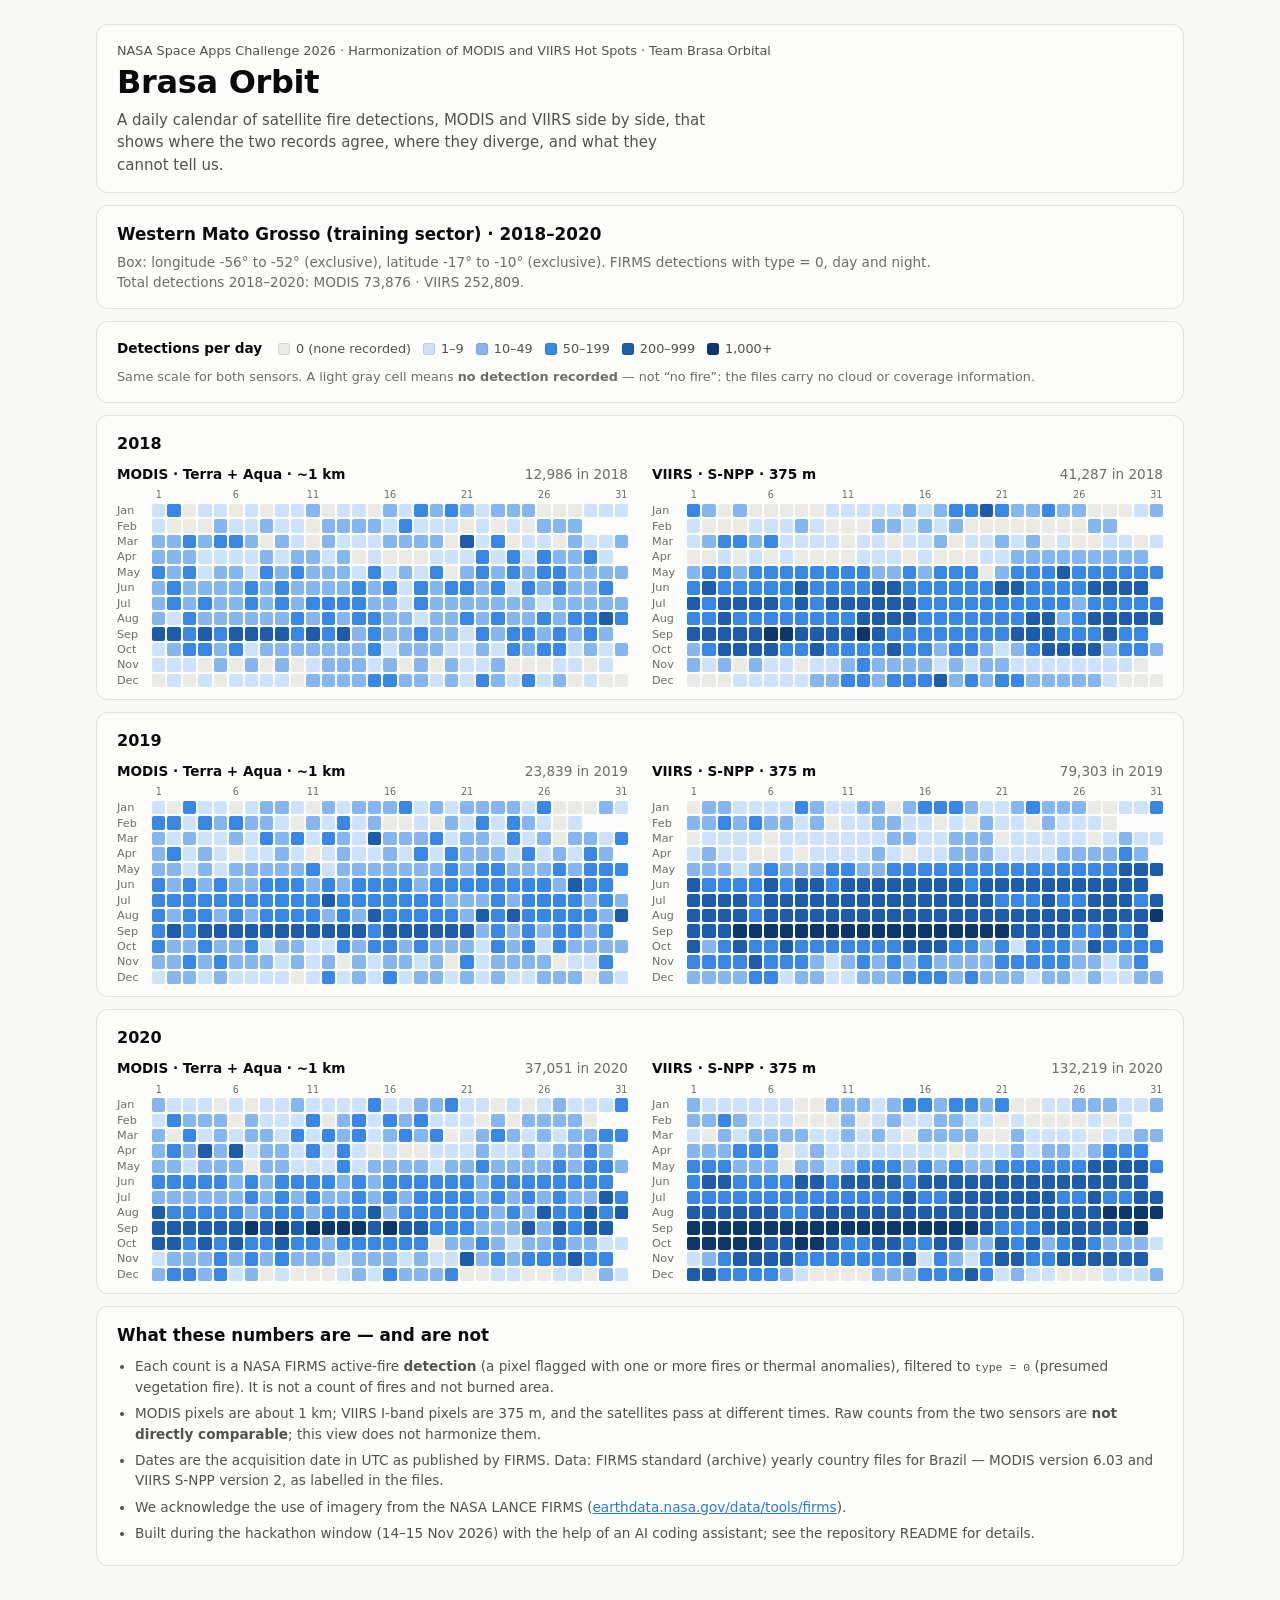
==== docs/index.html @ 2adf2fb3 "feat(site): daily calendar for R1 with MODIS and VIIRS side by side Static page (no external depende" ====
<!doctype html>
<html lang="en">
<head>
<meta charset="utf-8">
<meta name="viewport" content="width=device-width, initial-scale=1">
<title>Brasa Orbit — MODIS vs VIIRS fire calendar</title>
<meta name="description" content="Side-by-side daily calendar of NASA FIRMS active-fire detections from MODIS and VIIRS S-NPP, with the limits of comparison made visible.">
<link rel="stylesheet" href="app/style.css">
</head>
<body>
<main class="viz-root">
  <header class="masthead">
    <p class="eyebrow">NASA Space Apps Challenge 2026 · Harmonization of MODIS and VIIRS Hot Spots · Team Brasa Orbital</p>
    <h1>Brasa Orbit</h1>
    <p class="lede">A daily calendar of satellite fire detections, MODIS and VIIRS side by side, that shows where the two records agree, where they diverge, and what they cannot tell us.</p>
  </header>

  <section class="context" aria-labelledby="region-title">
    <h2 id="region-title"><span id="region-name">Western Mato Grosso</span> · 2018–2020</h2>
    <p class="meta" id="region-box"></p>
    <p class="meta" id="region-totals"></p>
  </section>

  <section class="legend" aria-label="Color legend">
    <span class="legend-title">Detections per day</span>
    <ul id="legend" class="legend-scale"></ul>
    <p class="legend-note">Same scale for both sensors. A light gray cell means <strong>no detection recorded</strong> — not “no fire”: the files carry no cloud or coverage information.</p>
  </section>

  <section id="calendars" class="calendars" aria-label="Daily calendars by year"></section>

  <footer class="notes">
    <h2>What these numbers are — and are not</h2>
    <ul>
      <li>Each count is a NASA FIRMS active-fire <strong>detection</strong> (a pixel flagged with one or more fires or thermal anomalies), filtered to <code>type = 0</code> (presumed vegetation fire). It is not a count of fires and not burned area.</li>
      <li>MODIS pixels are about 1 km; VIIRS I-band pixels are 375 m, and the satellites pass at different times. Raw counts from the two sensors are <strong>not directly comparable</strong>; this view does not harmonize them.</li>
      <li>Dates are the acquisition date in UTC as published by FIRMS. Data: FIRMS standard (archive) yearly country files for Brazil — MODIS version 6.03 and VIIRS S-NPP version 2, as labelled in the files.</li>
      <li>We acknowledge the use of imagery from the NASA LANCE FIRMS (<a href="https://www.earthdata.nasa.gov/data/tools/firms">earthdata.nasa.gov/data/tools/firms</a>).</li>
      <li>Built during the hackathon window (14–15 Nov 2026) with the help of an AI coding assistant; see the repository README for details.</li>
    </ul>
  </footer>
</main>
<div id="tooltip" class="tooltip" role="status" aria-live="polite" hidden></div>
<script src="app/app.js" defer></script>
</body>
</html>
---- docs/app/style.css ----
/* Brasa Orbit — styles. Tokens follow a validated reference data-viz palette. */
:root {
  color-scheme: light;
  --page: #f9f9f7;
  --surface-1: #fcfcfb;
  --text-primary: #0b0b0b;
  --text-secondary: #52514e;
  --text-muted: #6e6c66;
  --grid: #e1e0d9;
  --border: rgba(11, 11, 11, 0.10);
  --empty: #ebeae5;
  --seq-1: #cde2fb;
  --seq-2: #86b6ef;
  --seq-3: #3987e5;
  --seq-4: #1c5cab;
  --seq-5: #0d366b;
  --focus: #2a78d6;
}
@media (prefers-color-scheme: dark) {
  :root:where(:not([data-theme="light"])) {
    color-scheme: dark;
    --page: #0d0d0d;
    --surface-1: #1a1a19;
    --text-primary: #f0efec;
    --text-secondary: #c3c2b7;
    --text-muted: #a3a198;
    --grid: #2c2c2a;
    --border: rgba(255, 255, 255, 0.10);
    --empty: #2a2a28;
    --seq-1: #184f95;
    --seq-2: #256abf;
    --seq-3: #3987e5;
    --seq-4: #6da7ec;
    --seq-5: #b7d3f6;
    --focus: #6da7ec;
  }
}
:root[data-theme="dark"] {
  color-scheme: dark;
  --page: #0d0d0d;
  --surface-1: #1a1a19;
  --text-primary: #f0efec;
  --text-secondary: #c3c2b7;
  --text-muted: #a3a198;
  --grid: #2c2c2a;
  --border: rgba(255, 255, 255, 0.10);
  --empty: #2a2a28;
  --seq-1: #184f95;
  --seq-2: #256abf;
  --seq-3: #3987e5;
  --seq-4: #6da7ec;
  --seq-5: #b7d3f6;
  --focus: #6da7ec;
}

* { box-sizing: border-box; }
html { -webkit-text-size-adjust: 100%; }
body {
  margin: 0;
  background: var(--page);
  color: var(--text-primary);
  font: 15px/1.5 system-ui, -apple-system, "Segoe UI", sans-serif;
}
.viz-root {
  max-width: 1120px;
  margin: 0 auto;
  padding: 24px 16px 48px;
}
h1 { font-size: 2rem; line-height: 1.15; margin: 4px 0 8px; letter-spacing: -0.01em; }
h2 { font-size: 1.05rem; margin: 0 0 4px; }
.eyebrow { margin: 0; color: var(--text-secondary); font-size: 0.8rem; }
.lede { margin: 0; color: var(--text-secondary); max-width: 62ch; }
.meta { margin: 0; color: var(--text-muted); font-size: 0.85rem; }
.masthead, .context, .legend, .notes {
  background: var(--surface-1);
  border: 1px solid var(--border);
  border-radius: 12px;
  padding: 16px 20px;
  margin-bottom: 12px;
}

/* Legend */
.legend { display: flex; flex-wrap: wrap; align-items: center; gap: 8px 16px; }
.legend-title { font-weight: 600; font-size: 0.85rem; }
.legend-scale { display: flex; flex-wrap: wrap; gap: 4px 12px; list-style: none; margin: 0; padding: 0; }
.legend-scale li { display: flex; align-items: center; gap: 6px; font-size: 0.8rem; color: var(--text-secondary); font-variant-numeric: tabular-nums; }
.swatch { width: 12px; height: 12px; border-radius: 3px; display: inline-block; box-shadow: inset 0 0 0 1px var(--border); }
.legend-note { flex-basis: 100%; margin: 0; font-size: 0.8rem; color: var(--text-muted); }

/* Calendars */
.year-block {
  background: var(--surface-1);
  border: 1px solid var(--border);
  border-radius: 12px;
  padding: 16px 20px 12px;
  margin-bottom: 12px;
}
.year-block > h3 { margin: 0 0 8px; font-size: 1rem; }
.pair { display: grid; grid-template-columns: 1fr 1fr; gap: 24px; }
.panel h4 { margin: 0 0 6px; font-size: 0.85rem; font-weight: 600; display: flex; justify-content: space-between; gap: 8px; }
.panel h4 .total { color: var(--text-muted); font-weight: 400; font-variant-numeric: tabular-nums; }
.grid {
  display: grid;
  grid-template-columns: 2.2em repeat(31, minmax(0, 1fr));
  gap: 2px;
  align-items: center;
}
.grid .mlabel { font-size: 0.7rem; color: var(--text-muted); line-height: 1; }
.grid .dlabel { font-size: 0.6rem; color: var(--text-muted); text-align: center; line-height: 1; padding-bottom: 2px; }
.cell { aspect-ratio: 1; border-radius: 2px; background: var(--empty); min-width: 0; }
.cell.void { background: transparent; }
.cell.b1 { background: var(--seq-1); }
.cell.b2 { background: var(--seq-2); }
.cell.b3 { background: var(--seq-3); }
.cell.b4 { background: var(--seq-4); }
.cell.b5 { background: var(--seq-5); }
.cell[data-v]:hover, .cell.active { outline: 2px solid var(--text-primary); outline-offset: 0; }

/* Tooltip */
.tooltip {
  position: fixed;
  z-index: 10;
  pointer-events: none;
  background: var(--surface-1);
  color: var(--text-primary);
  border: 1px solid var(--border);
  border-radius: 8px;
  box-shadow: 0 4px 16px rgba(0, 0, 0, 0.18);
  padding: 8px 10px;
  font-size: 0.8rem;
  line-height: 1.4;
  min-width: 170px;
}
.tooltip .tt-date { font-weight: 600; margin-bottom: 2px; }
.tooltip .tt-row { display: flex; justify-content: space-between; gap: 16px; font-variant-numeric: tabular-nums; }
.tooltip .tt-row span:first-child { color: var(--text-secondary); }

/* Notes */
.notes ul { margin: 8px 0 0; padding-left: 18px; color: var(--text-secondary); font-size: 0.85rem; }
.notes li { margin-bottom: 6px; }
.notes a { color: var(--focus); }
code { font-size: 0.85em; }

@media (max-width: 760px) {
  .pair { grid-template-columns: 1fr; gap: 16px; }
  h1 { font-size: 1.6rem; }
  .masthead, .context, .legend, .notes, .year-block { padding: 12px 12px; }
}
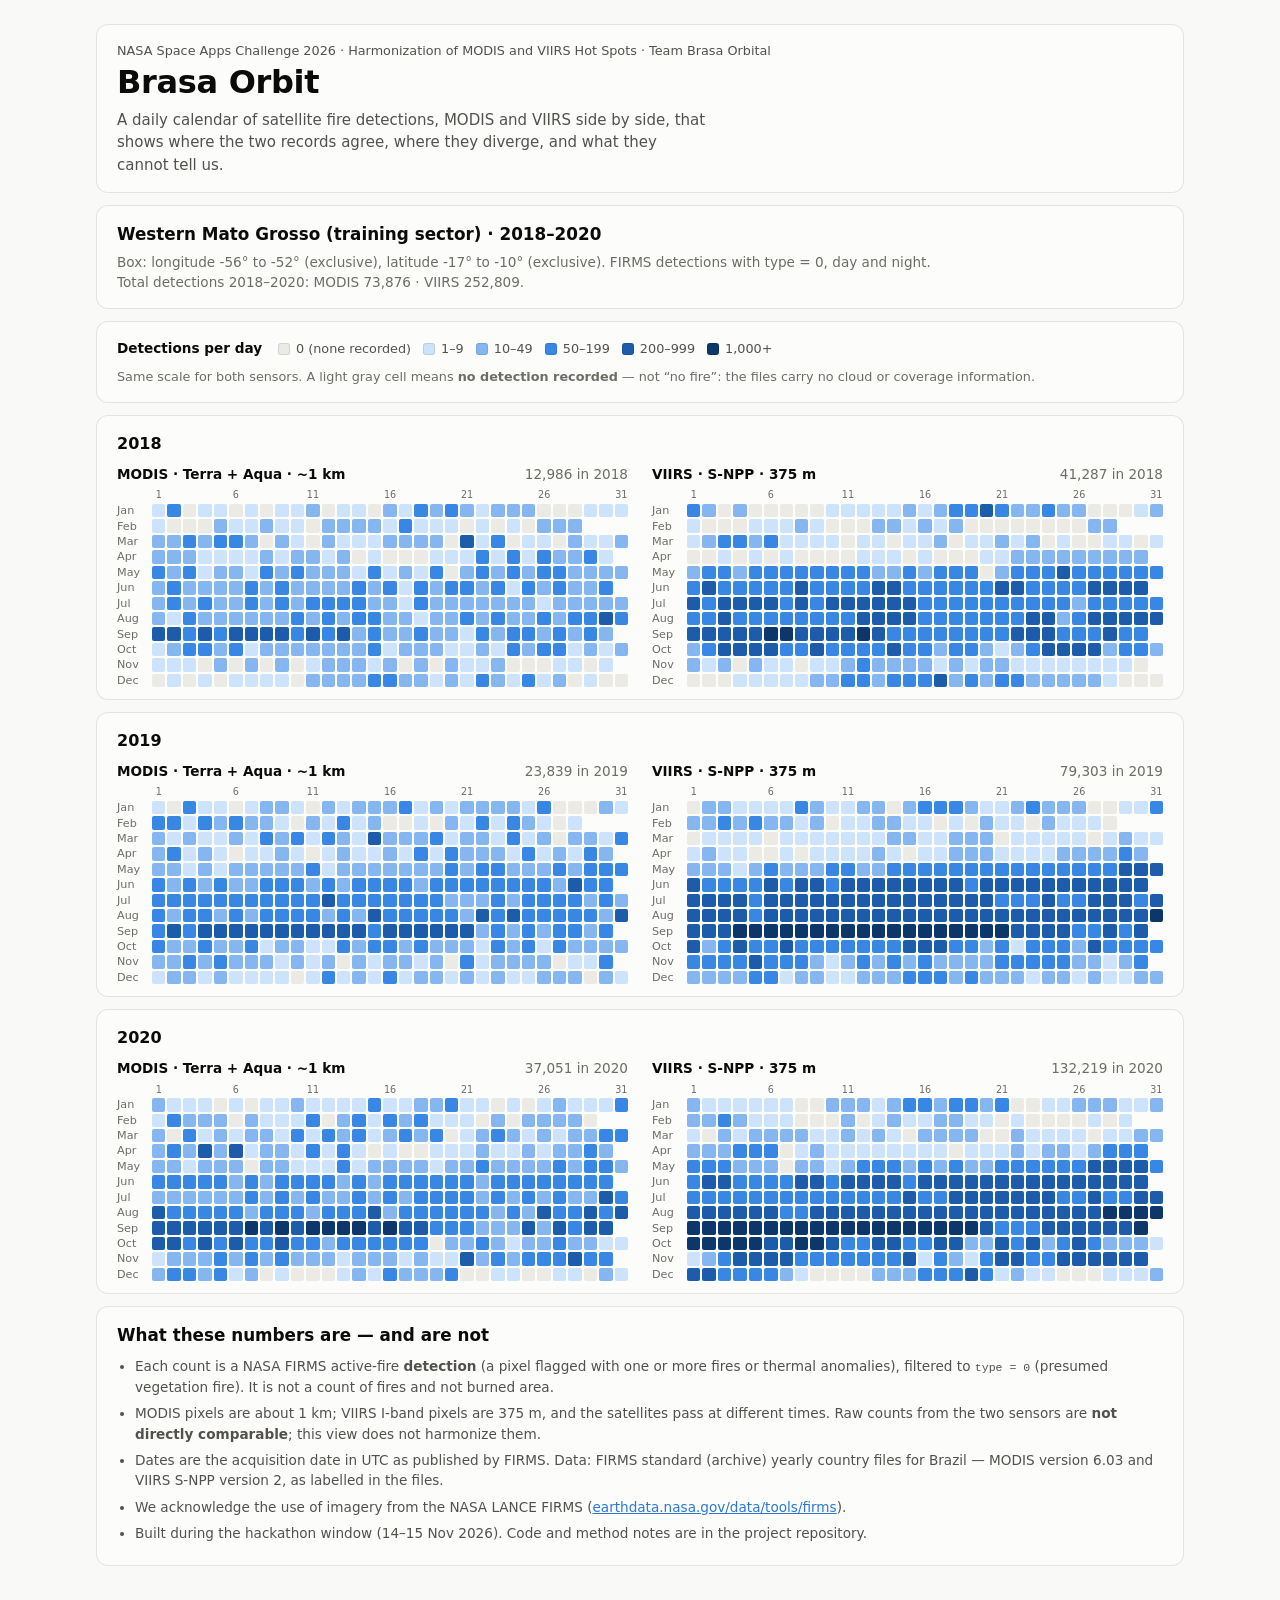
==== commit c2830502: "chore: neutral provenance notes in page, script and data metadata" ====
--- a/docs/index.html
+++ b/docs/index.html
@@ -36,7 +36,7 @@
       <li>MODIS pixels are about 1 km; VIIRS I-band pixels are 375 m, and the satellites pass at different times. Raw counts from the two sensors are <strong>not directly comparable</strong>; this view does not harmonize them.</li>
       <li>Dates are the acquisition date in UTC as published by FIRMS. Data: FIRMS standard (archive) yearly country files for Brazil — MODIS version 6.03 and VIIRS S-NPP version 2, as labelled in the files.</li>
       <li>We acknowledge the use of imagery from the NASA LANCE FIRMS (<a href="https://www.earthdata.nasa.gov/data/tools/firms">earthdata.nasa.gov/data/tools/firms</a>).</li>
-      <li>Built during the hackathon window (14–15 Nov 2026) with the help of an AI coding assistant; see the repository README for details.</li>
+      <li>Built during the hackathon window (14–15 Nov 2026). Code and method notes are in the project repository.</li>
     </ul>
   </footer>
 </main>
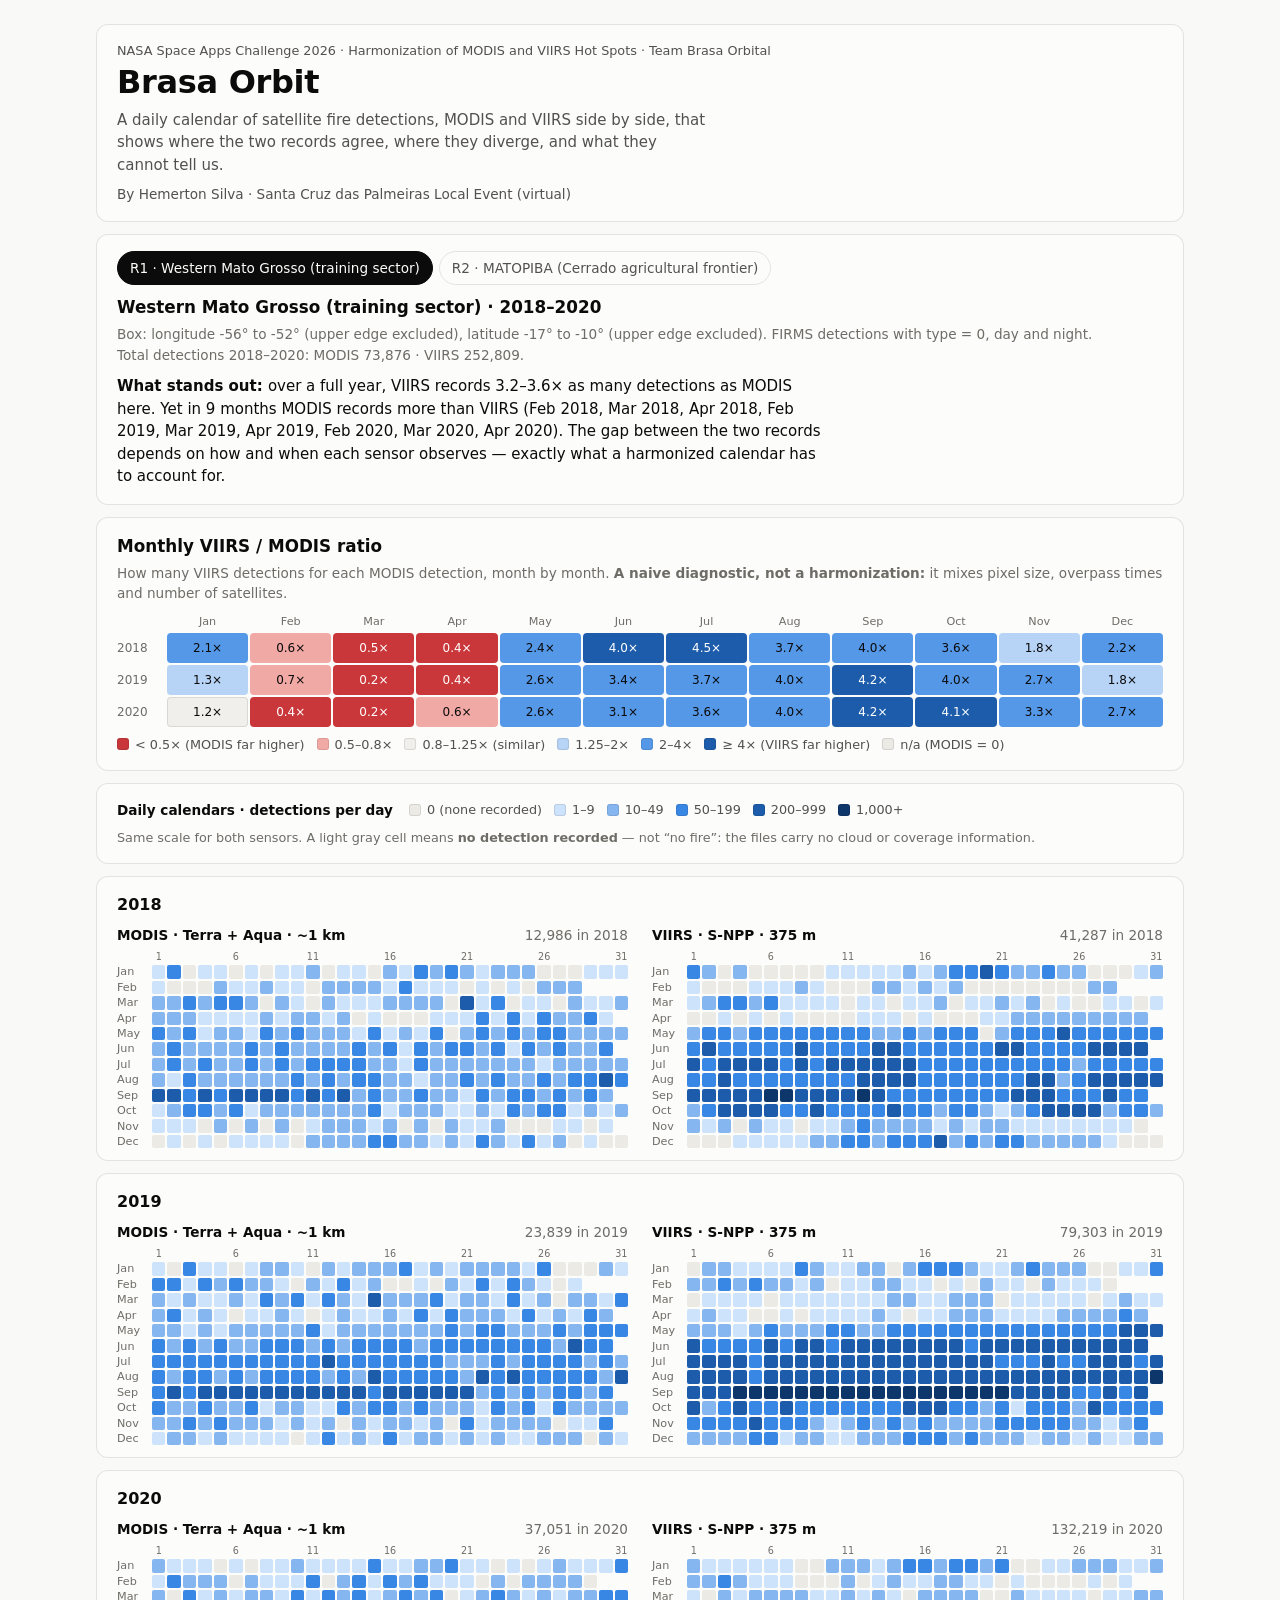
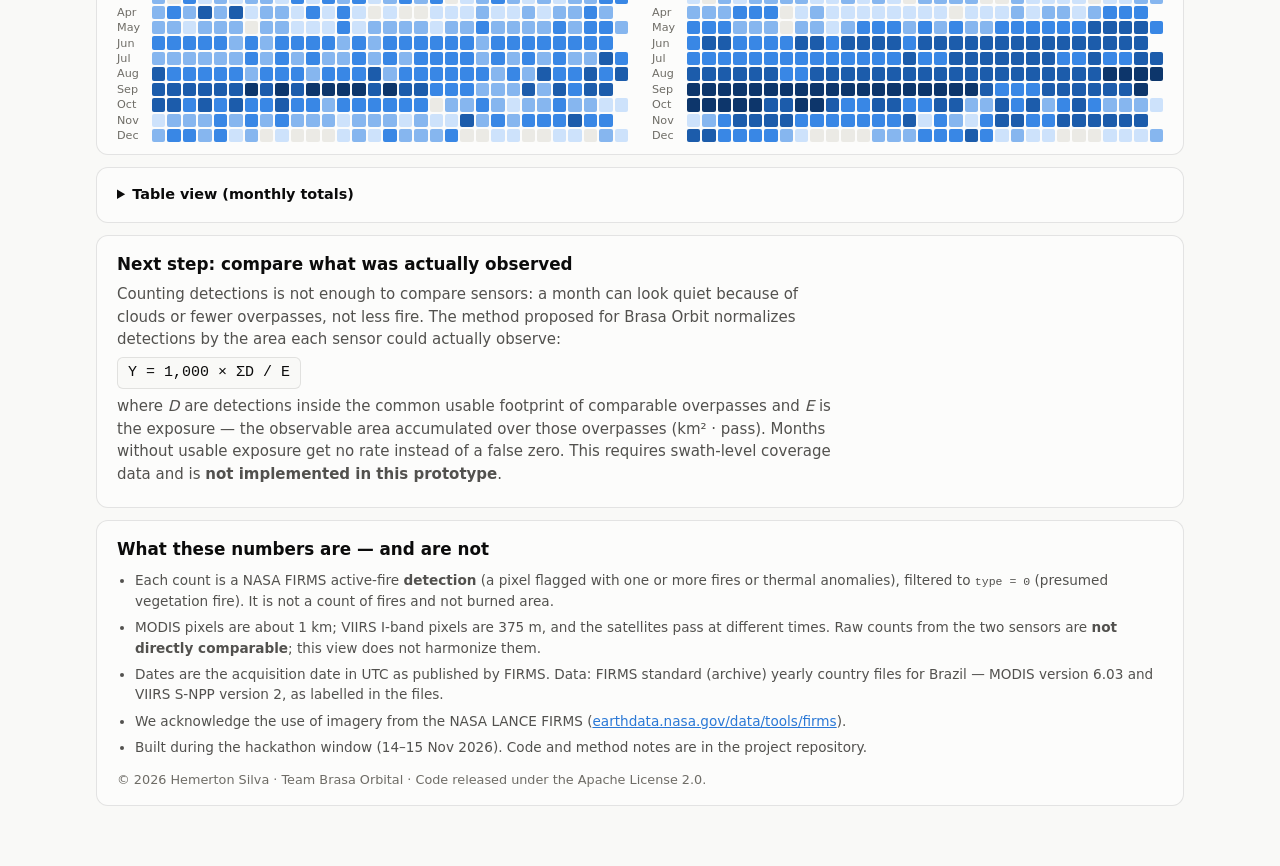
==== commit 255f256b: "feat(site): region picker, monthly VIIRS/MODIS ratio, table view and next-step method" ====
--- a/docs/index.html
+++ b/docs/index.html
@@ -5,6 +5,7 @@
 <meta name="viewport" content="width=device-width, initial-scale=1">
 <title>Brasa Orbit — MODIS vs VIIRS fire calendar</title>
 <meta name="description" content="Side-by-side daily calendar of NASA FIRMS active-fire detections from MODIS and VIIRS S-NPP, with the limits of comparison made visible.">
+<meta name="author" content="Hemerton Silva">
 <link rel="stylesheet" href="app/style.css">
 </head>
 <body>
@@ -13,21 +14,49 @@
     <p class="eyebrow">NASA Space Apps Challenge 2026 · Harmonization of MODIS and VIIRS Hot Spots · Team Brasa Orbital</p>
     <h1>Brasa Orbit</h1>
     <p class="lede">A daily calendar of satellite fire detections, MODIS and VIIRS side by side, that shows where the two records agree, where they diverge, and what they cannot tell us.</p>
+    <p class="byline">By Hemerton Silva · Santa Cruz das Palmeiras Local Event (virtual)</p>
   </header>
 
   <section class="context" aria-labelledby="region-title">
+    <div id="region-picker" class="segmented" role="group" aria-label="Area of interest"></div>
     <h2 id="region-title"><span id="region-name">Western Mato Grosso</span> · 2018–2020</h2>
     <p class="meta" id="region-box"></p>
     <p class="meta" id="region-totals"></p>
+    <p class="finding" id="finding"></p>
   </section>
 
-  <section class="legend" aria-label="Color legend">
-    <span class="legend-title">Detections per day</span>
+  <section class="ratio" aria-labelledby="ratio-title">
+    <h2 id="ratio-title">Monthly VIIRS / MODIS ratio</h2>
+    <p class="meta">How many VIIRS detections for each MODIS detection, month by month. <strong>A naive diagnostic, not a harmonization:</strong> it mixes pixel size, overpass times and number of satellites.</p>
+    <div id="ratio-grid" class="ratio-grid" role="img" aria-label="Monthly ratio of VIIRS to MODIS detections; the monthly table below lists the same values."></div>
+    <ul id="ratio-legend" class="legend-scale ratio-legend"></ul>
+  </section>
+
+  <section class="legend" aria-label="Color legend for the daily calendars">
+    <span class="legend-title">Daily calendars · detections per day</span>
     <ul id="legend" class="legend-scale"></ul>
     <p class="legend-note">Same scale for both sensors. A light gray cell means <strong>no detection recorded</strong> — not “no fire”: the files carry no cloud or coverage information.</p>
   </section>
 
   <section id="calendars" class="calendars" aria-label="Daily calendars by year"></section>
+
+  <section class="table-view">
+    <details>
+      <summary>Table view (monthly totals)</summary>
+      <table>
+        <caption id="table-caption"></caption>
+        <thead><tr><th scope="col">Month</th><th scope="col" class="num">MODIS</th><th scope="col" class="num">VIIRS</th><th scope="col" class="num">VIIRS / MODIS</th></tr></thead>
+        <tbody id="table-body"></tbody>
+      </table>
+    </details>
+  </section>
+
+  <section class="next" aria-labelledby="next-title">
+    <h2 id="next-title">Next step: compare what was actually observed</h2>
+    <p>Counting detections is not enough to compare sensors: a month can look quiet because of clouds or fewer overpasses, not less fire. The method proposed for Brasa Orbit normalizes detections by the area each sensor could actually observe:</p>
+    <p class="formula"><span>Y = 1,000 × ΣD / E</span></p>
+    <p>where <em>D</em> are detections inside the common usable footprint of comparable overpasses and <em>E</em> is the exposure — the observable area accumulated over those overpasses (km² · pass). Months without usable exposure get no rate instead of a false zero. This requires swath-level coverage data and is <strong>not implemented in this prototype</strong>.</p>
+  </section>
 
   <footer class="notes">
     <h2>What these numbers are — and are not</h2>
@@ -38,6 +67,7 @@
       <li>We acknowledge the use of imagery from the NASA LANCE FIRMS (<a href="https://www.earthdata.nasa.gov/data/tools/firms">earthdata.nasa.gov/data/tools/firms</a>).</li>
       <li>Built during the hackathon window (14–15 Nov 2026). Code and method notes are in the project repository.</li>
     </ul>
+    <p class="signature">© 2026 Hemerton Silva · Team Brasa Orbital · Code released under the Apache License 2.0.</p>
   </footer>
 </main>
 <div id="tooltip" class="tooltip" role="status" aria-live="polite" hidden></div>
--- a/docs/app/style.css
+++ b/docs/app/style.css
@@ -141,7 +141,97 @@
 .notes a { color: var(--focus); }
 code { font-size: 0.85em; }
 
+/* Ratio (diverging around 1) */
+:root {
+  --r-3: #c9373a; --r-3-ink: #ffffff;
+  --r-2: #f1a9a5; --r-2-ink: #0b0b0b;
+  --r0: #f0efec; --r0-ink: #0b0b0b;
+  --r2: #b7d3f6; --r2-ink: #0b0b0b;
+  --r3: #5598e7; --r3-ink: #0b0b0b;
+  --r4: #1c5cab; --r4-ink: #ffffff;
+}
+@media (prefers-color-scheme: dark) {
+  :root:where(:not([data-theme="light"])) {
+    --r-3: #e66767; --r-3-ink: #0b0b0b;
+    --r-2: #7a3434; --r-2-ink: #f0efec;
+    --r0: #383835; --r0-ink: #f0efec;
+    --r2: #1c3f6e; --r2-ink: #f0efec;
+    --r3: #2a78d6; --r3-ink: #ffffff;
+    --r4: #86b6ef; --r4-ink: #0b0b0b;
+  }
+}
+:root[data-theme="dark"] {
+  --r-3: #e66767; --r-3-ink: #0b0b0b;
+  --r-2: #7a3434; --r-2-ink: #f0efec;
+  --r0: #383835; --r0-ink: #f0efec;
+  --r2: #1c3f6e; --r2-ink: #f0efec;
+  --r3: #2a78d6; --r3-ink: #ffffff;
+  --r4: #86b6ef; --r4-ink: #0b0b0b;
+}
+.ratio, .table-view, .next {
+  background: var(--surface-1);
+  border: 1px solid var(--border);
+  border-radius: 12px;
+  padding: 16px 20px;
+  margin-bottom: 12px;
+}
+.ratio-grid {
+  display: grid;
+  grid-template-columns: 3.2em repeat(12, minmax(0, 1fr));
+  gap: 2px;
+  margin: 10px 0 8px;
+  align-items: center;
+}
+.ratio-grid .mlabel { font-size: 0.75rem; color: var(--text-muted); }
+.ratio-grid .dlabel { font-size: 0.7rem; color: var(--text-muted); text-align: center; }
+.rcell {
+  border-radius: 4px;
+  min-height: 30px;
+  display: flex; align-items: center; justify-content: center;
+  font-size: 0.75rem; font-variant-numeric: tabular-nums;
+  background: var(--empty); color: var(--text-secondary);
+}
+.rcell.r-3 { background: var(--r-3); color: var(--r-3-ink); }
+.rcell.r-2 { background: var(--r-2); color: var(--r-2-ink); }
+.rcell.r0 { background: var(--r0); color: var(--r0-ink); box-shadow: inset 0 0 0 1px var(--border); }
+.rcell.r2 { background: var(--r2); color: var(--r2-ink); }
+.rcell.r3 { background: var(--r3); color: var(--r3-ink); }
+.rcell.r4 { background: var(--r4); color: var(--r4-ink); }
+.rcell:hover, .rcell.active { outline: 2px solid var(--text-primary); }
+.ratio-legend { margin-top: 4px; }
+
+/* Region picker */
+.segmented { display: flex; flex-wrap: wrap; gap: 6px; margin-bottom: 10px; }
+.seg {
+  font: inherit; font-size: 0.85rem;
+  padding: 6px 12px; border-radius: 999px;
+  border: 1px solid var(--border); background: transparent; color: var(--text-secondary);
+  cursor: pointer;
+}
+.seg[aria-pressed="true"] { background: var(--text-primary); color: var(--surface-1); border-color: var(--text-primary); }
+.seg:focus-visible { outline: 2px solid var(--focus); outline-offset: 2px; }
+.finding { margin: 10px 0 0; max-width: 75ch; }
+.byline { margin: 8px 0 0; font-size: 0.85rem; color: var(--text-secondary); }
+.signature { margin: 12px 0 0; font-size: 0.8rem; color: var(--text-muted); }
+
+/* Table view */
+.table-view summary { cursor: pointer; font-weight: 600; font-size: 0.9rem; }
+.table-view table { border-collapse: collapse; width: 100%; max-width: 560px; margin-top: 10px; font-size: 0.85rem; }
+.table-view caption { text-align: left; color: var(--text-muted); font-size: 0.8rem; padding-bottom: 6px; }
+.table-view th, .table-view td { padding: 4px 8px; border-bottom: 1px solid var(--grid); text-align: left; }
+.table-view .num { text-align: right; font-variant-numeric: tabular-nums; }
+
+/* Next step */
+.next p { margin: 6px 0; color: var(--text-secondary); max-width: 75ch; }
+.formula span {
+  display: inline-block; font-family: ui-monospace, SFMono-Regular, Menlo, monospace;
+  background: var(--page); border: 1px solid var(--border); border-radius: 6px;
+  padding: 4px 10px; color: var(--text-primary);
+}
+
 @media (max-width: 760px) {
+  .ratio-grid { grid-template-columns: 2.6em repeat(12, minmax(0, 1fr)); }
+  .rcell { font-size: 0.6rem; min-height: 26px; }
   .pair { grid-template-columns: 1fr; gap: 16px; }
   h1 { font-size: 1.6rem; }
   .masthead, .context, .legend, .notes, .year-block { padding: 12px 12px; }
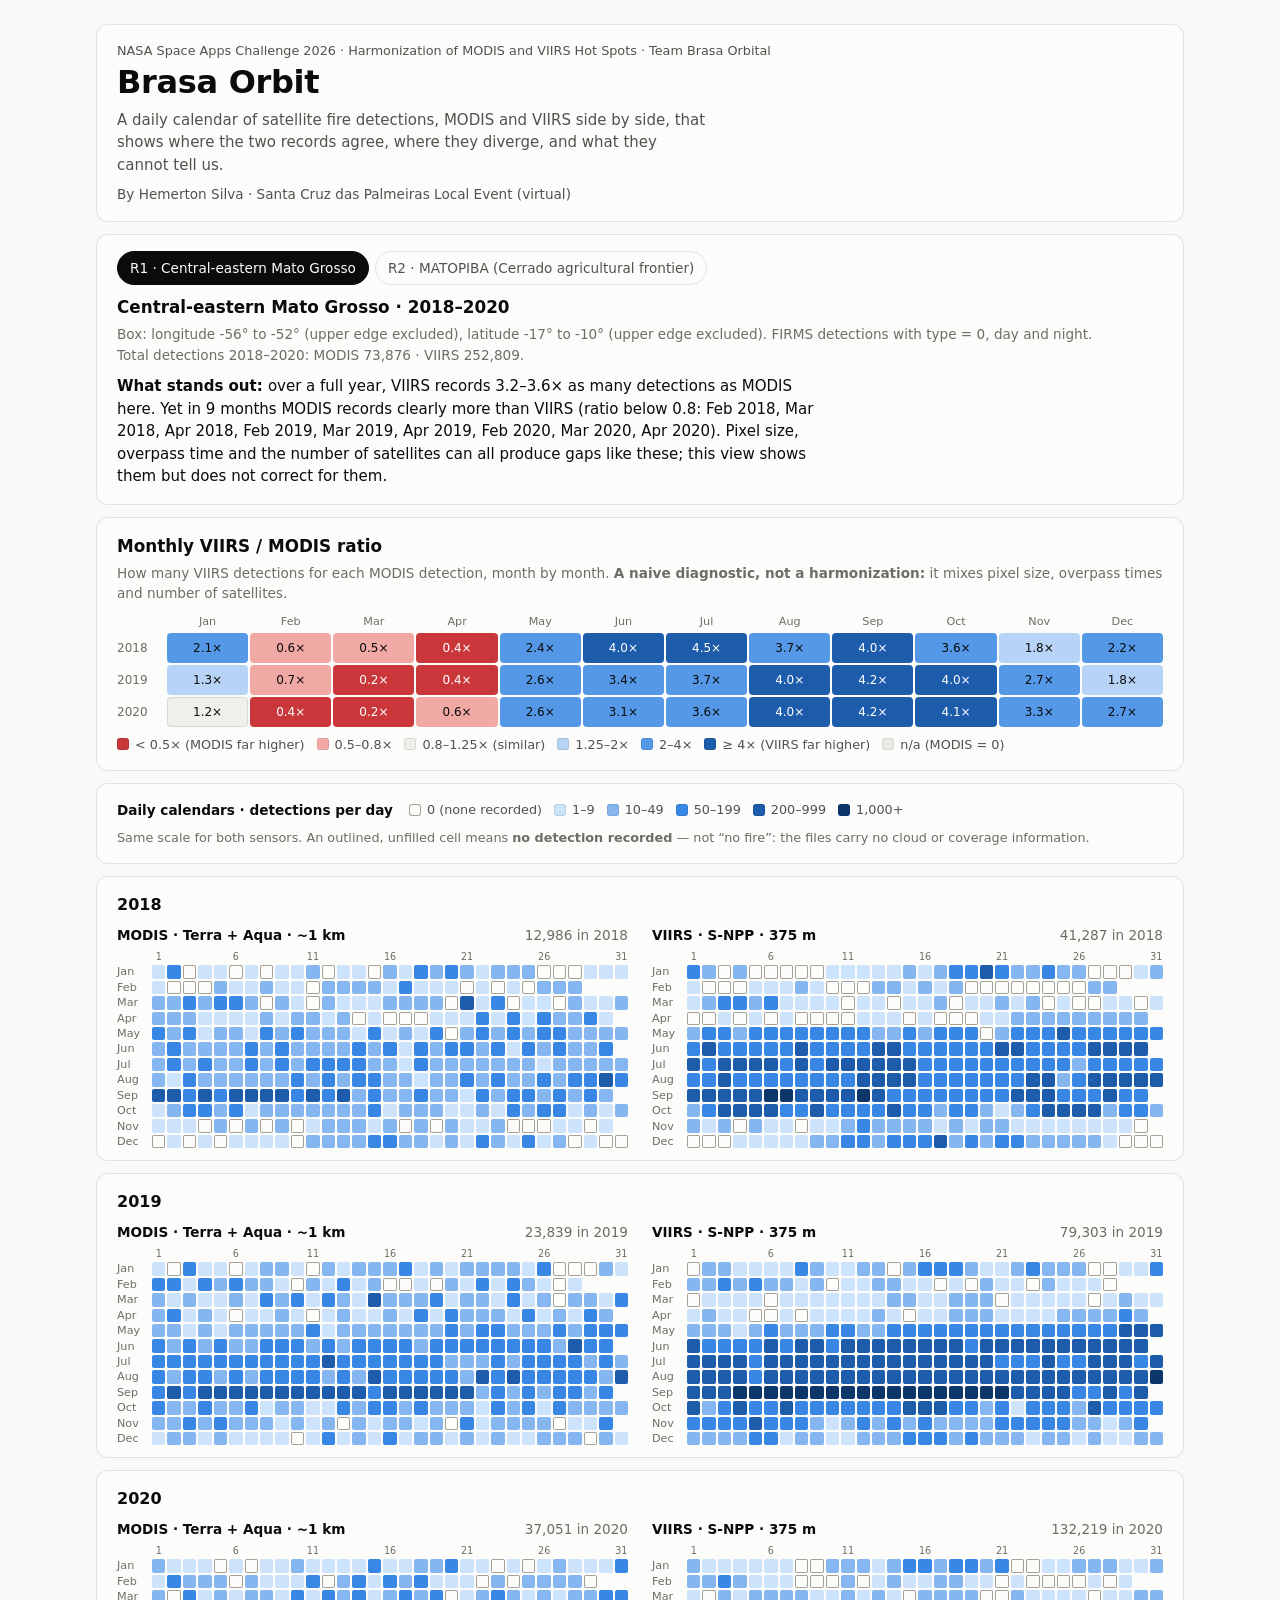
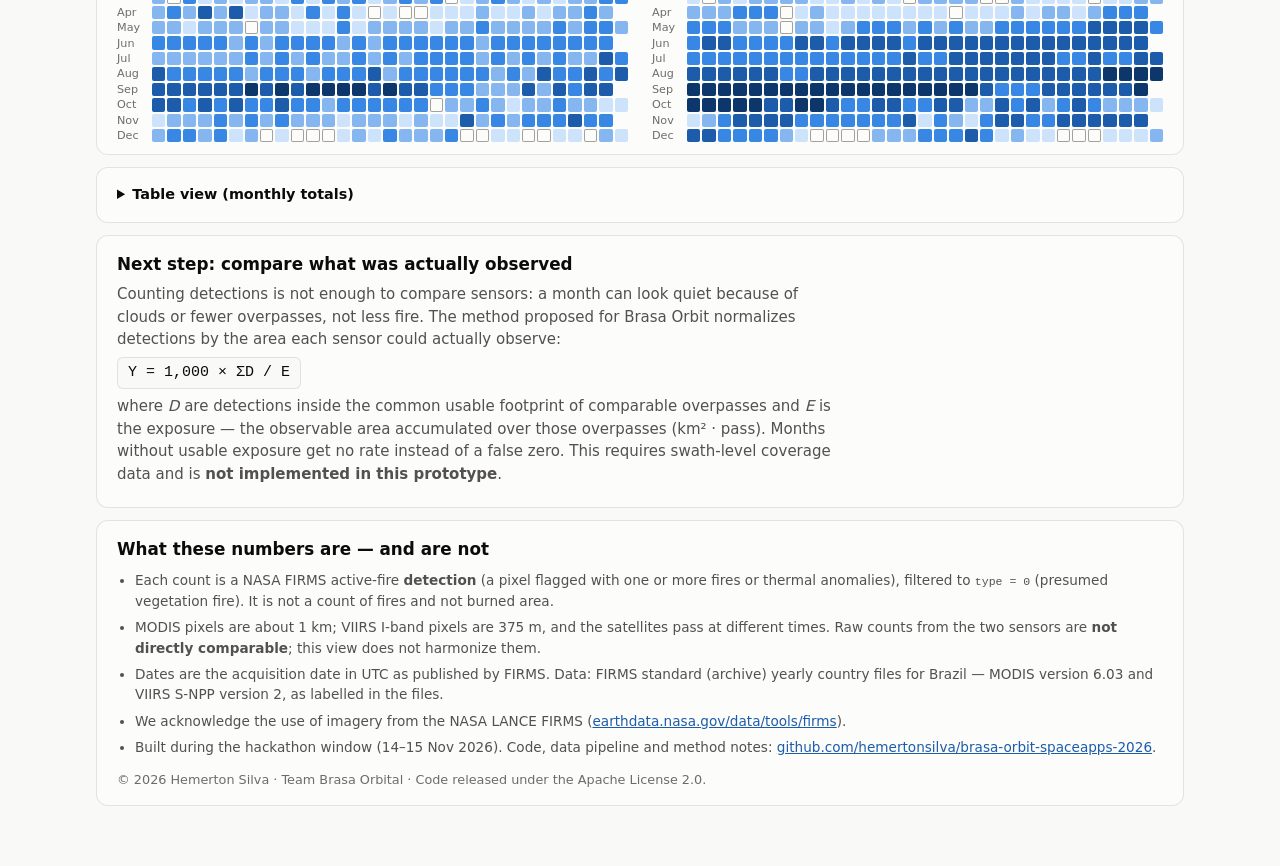
==== commit 9671dbc3: "fix(site): review fixes — neutral wording, region name, contrast, outlined zero cells, tap tooltip C" ====
--- a/docs/index.html
+++ b/docs/index.html
@@ -19,7 +19,7 @@
 
   <section class="context" aria-labelledby="region-title">
     <div id="region-picker" class="segmented" role="group" aria-label="Area of interest"></div>
-    <h2 id="region-title"><span id="region-name">Western Mato Grosso</span> · 2018–2020</h2>
+    <h2 id="region-title"><span id="region-name">Central-eastern Mato Grosso</span> · 2018–2020</h2>
     <p class="meta" id="region-box"></p>
     <p class="meta" id="region-totals"></p>
     <p class="finding" id="finding"></p>
@@ -35,7 +35,7 @@
   <section class="legend" aria-label="Color legend for the daily calendars">
     <span class="legend-title">Daily calendars · detections per day</span>
     <ul id="legend" class="legend-scale"></ul>
-    <p class="legend-note">Same scale for both sensors. A light gray cell means <strong>no detection recorded</strong> — not “no fire”: the files carry no cloud or coverage information.</p>
+    <p class="legend-note">Same scale for both sensors. An outlined, unfilled cell means <strong>no detection recorded</strong> — not “no fire”: the files carry no cloud or coverage information.</p>
   </section>
 
   <section id="calendars" class="calendars" aria-label="Daily calendars by year"></section>
@@ -65,7 +65,7 @@
       <li>MODIS pixels are about 1 km; VIIRS I-band pixels are 375 m, and the satellites pass at different times. Raw counts from the two sensors are <strong>not directly comparable</strong>; this view does not harmonize them.</li>
       <li>Dates are the acquisition date in UTC as published by FIRMS. Data: FIRMS standard (archive) yearly country files for Brazil — MODIS version 6.03 and VIIRS S-NPP version 2, as labelled in the files.</li>
       <li>We acknowledge the use of imagery from the NASA LANCE FIRMS (<a href="https://www.earthdata.nasa.gov/data/tools/firms">earthdata.nasa.gov/data/tools/firms</a>).</li>
-      <li>Built during the hackathon window (14–15 Nov 2026). Code and method notes are in the project repository.</li>
+      <li>Built during the hackathon window (14–15 Nov 2026). Code, data pipeline and method notes: <a href="https://github.com/hemertonsilva/brasa-orbit-spaceapps-2026">github.com/hemertonsilva/brasa-orbit-spaceapps-2026</a>.</li>
     </ul>
     <p class="signature">© 2026 Hemerton Silva · Team Brasa Orbital · Code released under the Apache License 2.0.</p>
   </footer>
--- a/docs/app/style.css
+++ b/docs/app/style.css
@@ -15,6 +15,8 @@
   --seq-4: #1c5cab;
   --seq-5: #0d366b;
   --focus: #2a78d6;
+  --zero-ring: #a3a198;
+  --link: #1c5cab;
 }
 @media (prefers-color-scheme: dark) {
   :root:where(:not([data-theme="light"])) {
@@ -33,6 +35,8 @@
     --seq-4: #6da7ec;
     --seq-5: #b7d3f6;
     --focus: #6da7ec;
+    --zero-ring: #6e6c66;
+    --link: #86b6ef;
   }
 }
 :root[data-theme="dark"] {
@@ -51,6 +55,8 @@
   --seq-4: #6da7ec;
   --seq-5: #b7d3f6;
   --focus: #6da7ec;
+  --zero-ring: #6e6c66;
+  --link: #86b6ef;
 }
 
 * { box-sizing: border-box; }
@@ -85,6 +91,7 @@
 .legend-scale { display: flex; flex-wrap: wrap; gap: 4px 12px; list-style: none; margin: 0; padding: 0; }
 .legend-scale li { display: flex; align-items: center; gap: 6px; font-size: 0.8rem; color: var(--text-secondary); font-variant-numeric: tabular-nums; }
 .swatch { width: 12px; height: 12px; border-radius: 3px; display: inline-block; box-shadow: inset 0 0 0 1px var(--border); }
+.swatch.hollow { background: transparent !important; box-shadow: inset 0 0 0 1px var(--zero-ring); }
 .legend-note { flex-basis: 100%; margin: 0; font-size: 0.8rem; color: var(--text-muted); }
 
 /* Calendars */
@@ -107,8 +114,10 @@
 }
 .grid .mlabel { font-size: 0.7rem; color: var(--text-muted); line-height: 1; }
 .grid .dlabel { font-size: 0.6rem; color: var(--text-muted); text-align: center; line-height: 1; padding-bottom: 2px; }
-.cell { aspect-ratio: 1; border-radius: 2px; background: var(--empty); min-width: 0; }
+.cell { aspect-ratio: 1; border-radius: 2px; background: transparent; box-shadow: inset 0 0 0 1px var(--zero-ring); min-width: 0; }
+.cell.void { box-shadow: none; }
 .cell.void { background: transparent; }
+.cell.b1, .cell.b2, .cell.b3, .cell.b4, .cell.b5 { box-shadow: none; }
 .cell.b1 { background: var(--seq-1); }
 .cell.b2 { background: var(--seq-2); }
 .cell.b3 { background: var(--seq-3); }
@@ -138,7 +147,7 @@
 /* Notes */
 .notes ul { margin: 8px 0 0; padding-left: 18px; color: var(--text-secondary); font-size: 0.85rem; }
 .notes li { margin-bottom: 6px; }
-.notes a { color: var(--focus); }
+.notes a, .next a { color: var(--link); }
 code { font-size: 0.85em; }
 
 /* Ratio (diverging around 1) */
@@ -156,7 +165,7 @@
     --r-2: #7a3434; --r-2-ink: #f0efec;
     --r0: #383835; --r0-ink: #f0efec;
     --r2: #1c3f6e; --r2-ink: #f0efec;
-    --r3: #2a78d6; --r3-ink: #ffffff;
+    --r3: #3987e5; --r3-ink: #0b0b0b;
     --r4: #86b6ef; --r4-ink: #0b0b0b;
   }
 }
@@ -165,7 +174,7 @@
   --r-2: #7a3434; --r-2-ink: #f0efec;
   --r0: #383835; --r0-ink: #f0efec;
   --r2: #1c3f6e; --r2-ink: #f0efec;
-  --r3: #2a78d6; --r3-ink: #ffffff;
+  --r3: #3987e5; --r3-ink: #0b0b0b;
   --r4: #86b6ef; --r4-ink: #0b0b0b;
 }
 .ratio, .table-view, .next {
@@ -234,5 +243,5 @@
   .rcell { font-size: 0.6rem; min-height: 26px; }
   .pair { grid-template-columns: 1fr; gap: 16px; }
   h1 { font-size: 1.6rem; }
-  .masthead, .context, .legend, .notes, .year-block { padding: 12px 12px; }
-}
+  .masthead, .context, .legend, .notes, .year-block, .ratio, .table-view, .next { padding: 12px 10px; }
+}
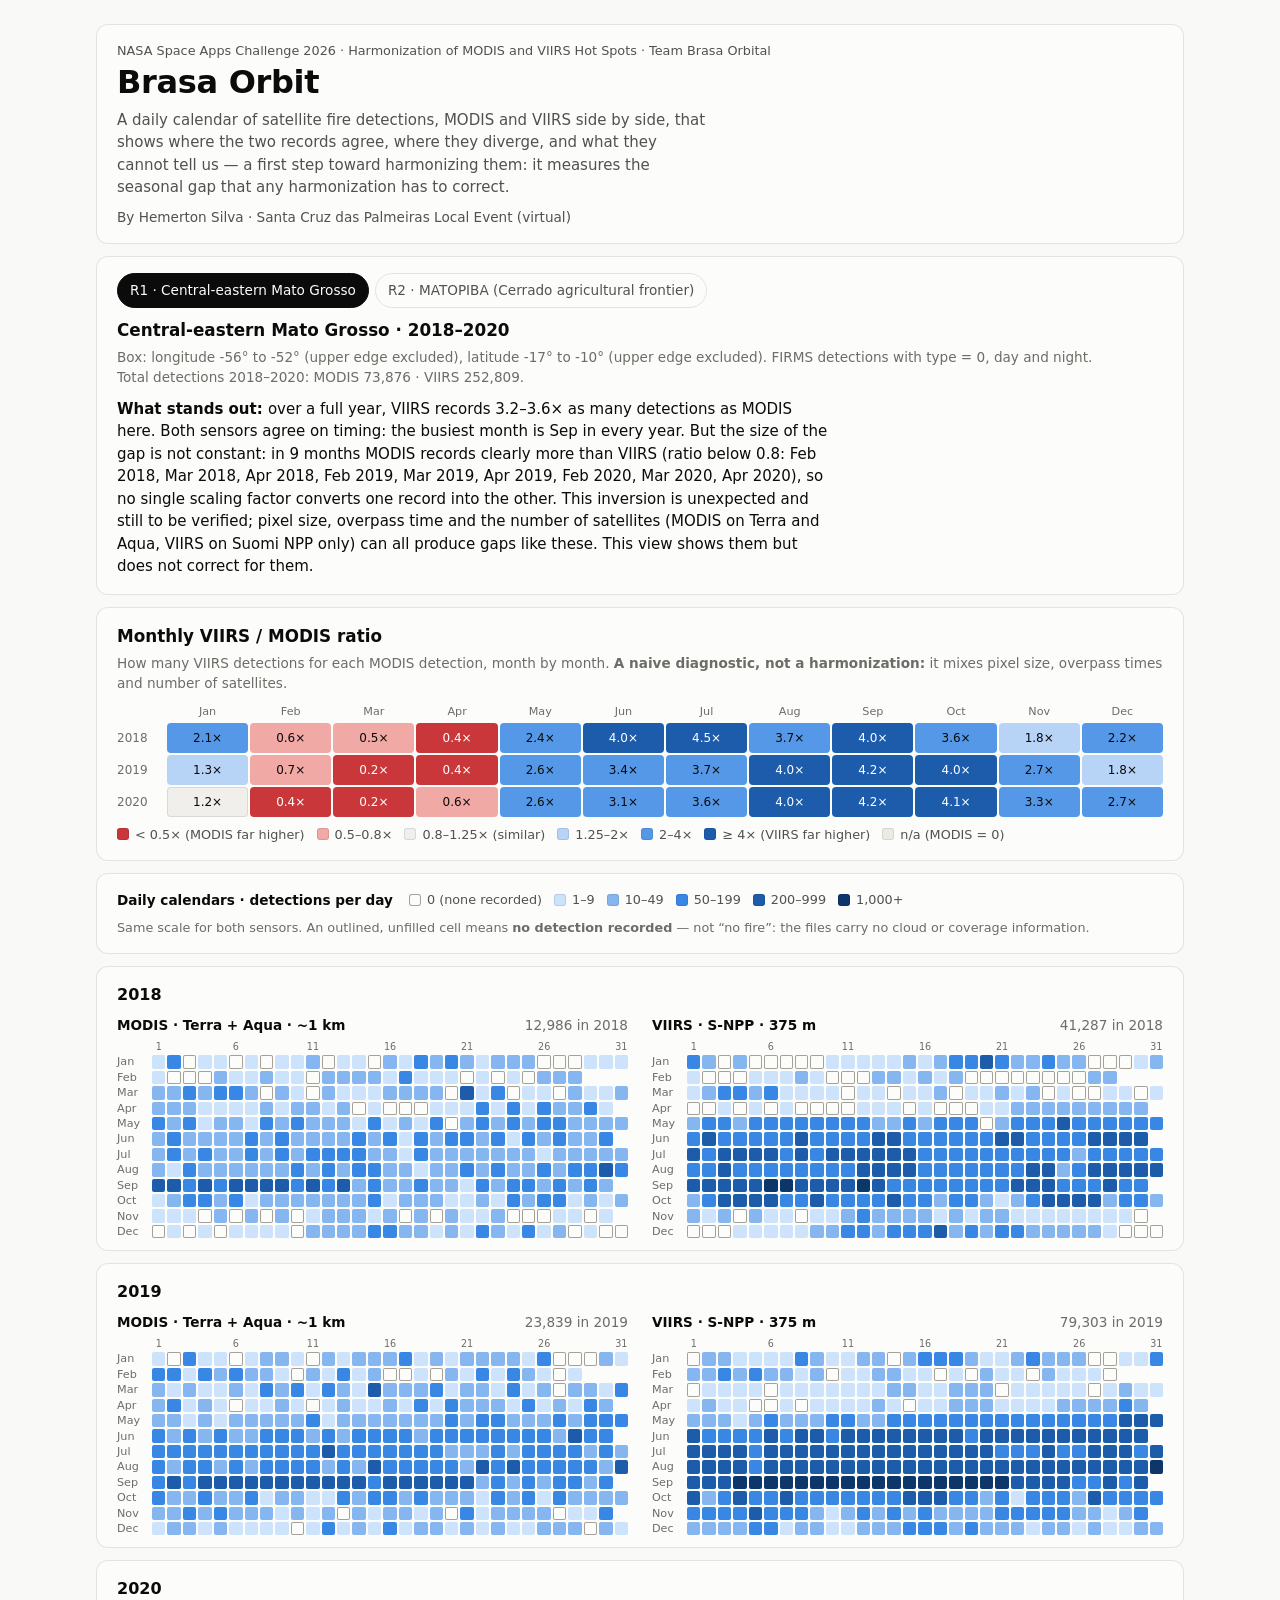
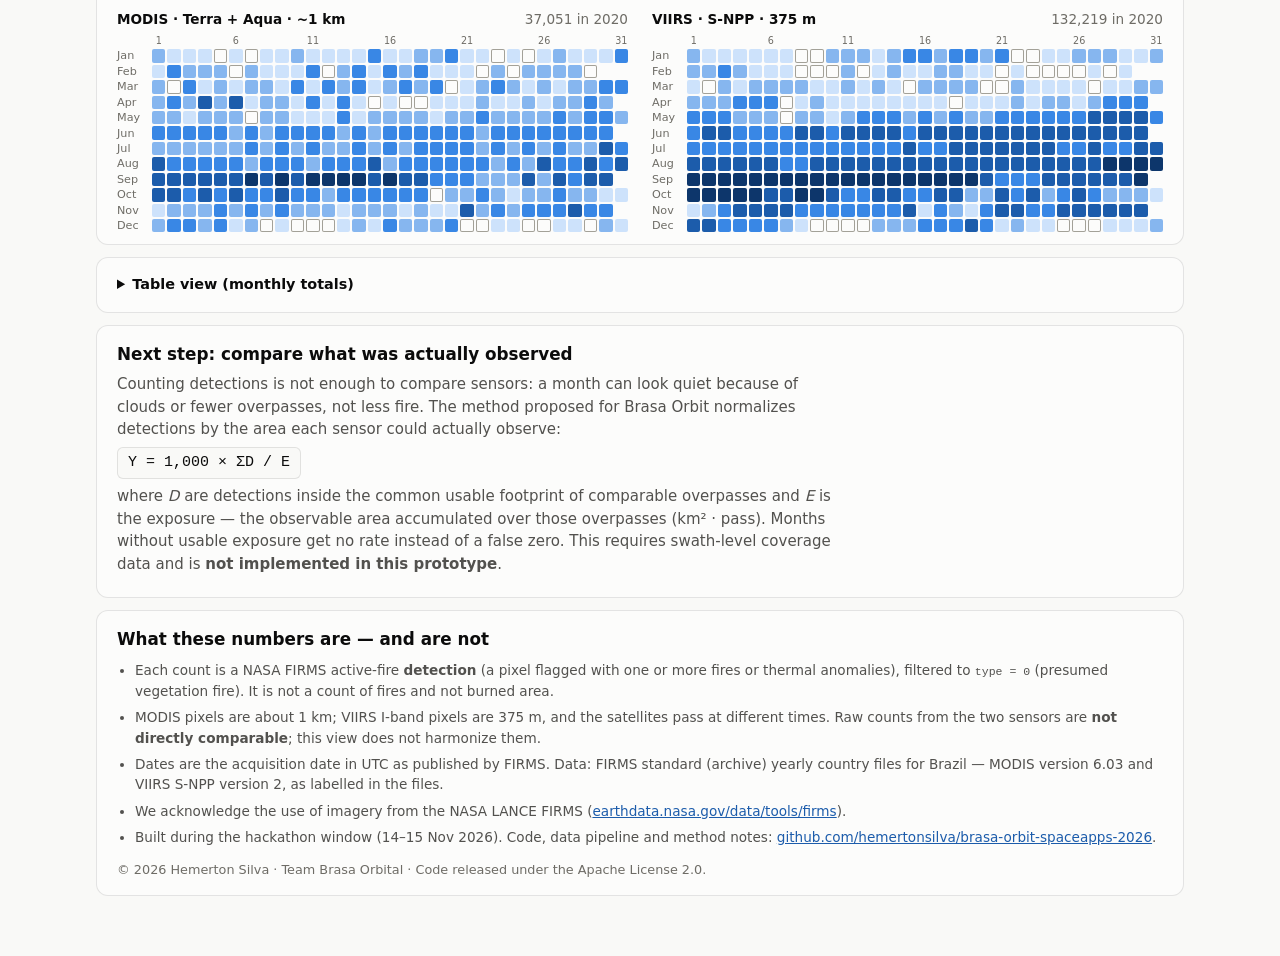
==== commit 5625b38b: "feat(site): frame as first step toward harmonization; add peak-timing agreement and flag the rainy-s" ====
--- a/docs/index.html
+++ b/docs/index.html
@@ -13,7 +13,7 @@
   <header class="masthead">
     <p class="eyebrow">NASA Space Apps Challenge 2026 · Harmonization of MODIS and VIIRS Hot Spots · Team Brasa Orbital</p>
     <h1>Brasa Orbit</h1>
-    <p class="lede">A daily calendar of satellite fire detections, MODIS and VIIRS side by side, that shows where the two records agree, where they diverge, and what they cannot tell us.</p>
+    <p class="lede">A daily calendar of satellite fire detections, MODIS and VIIRS side by side, that shows where the two records agree, where they diverge, and what they cannot tell us — a first step toward harmonizing them: it measures the seasonal gap that any harmonization has to correct.</p>
     <p class="byline">By Hemerton Silva · Santa Cruz das Palmeiras Local Event (virtual)</p>
   </header>
 
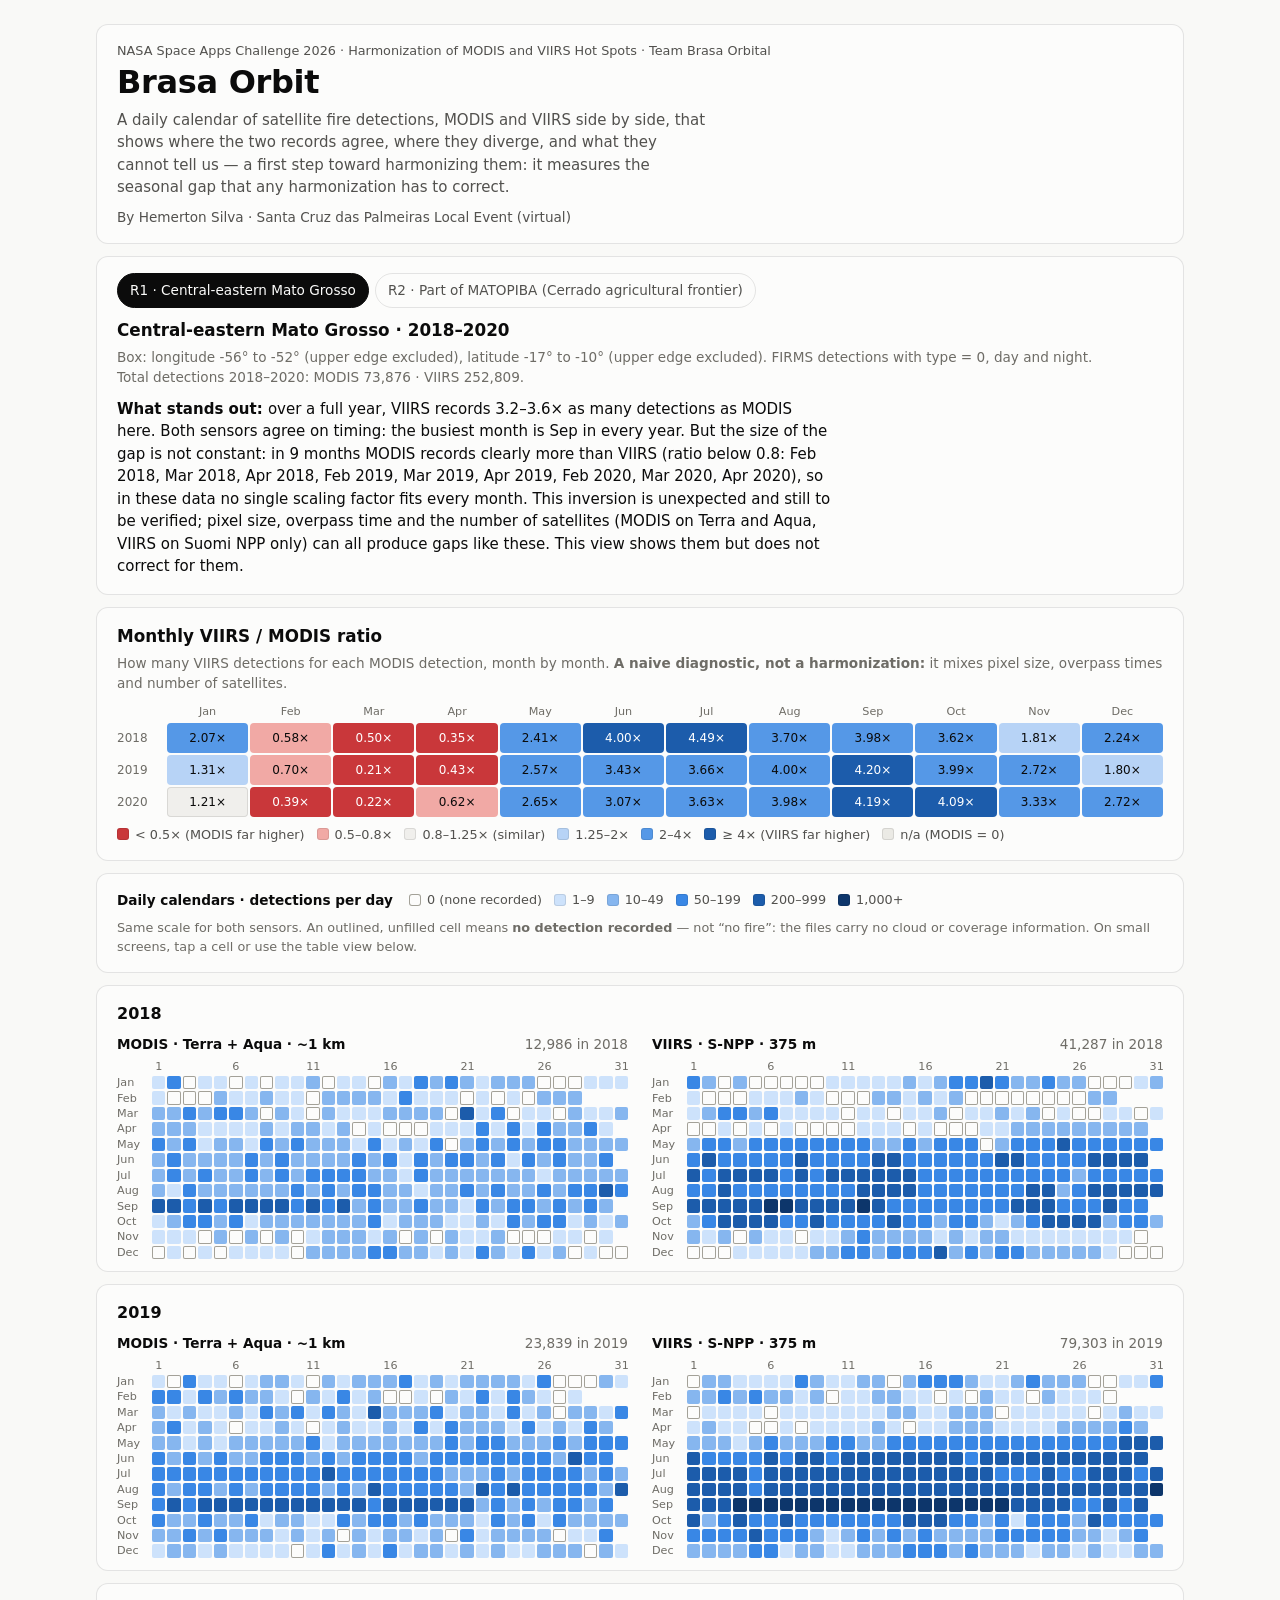
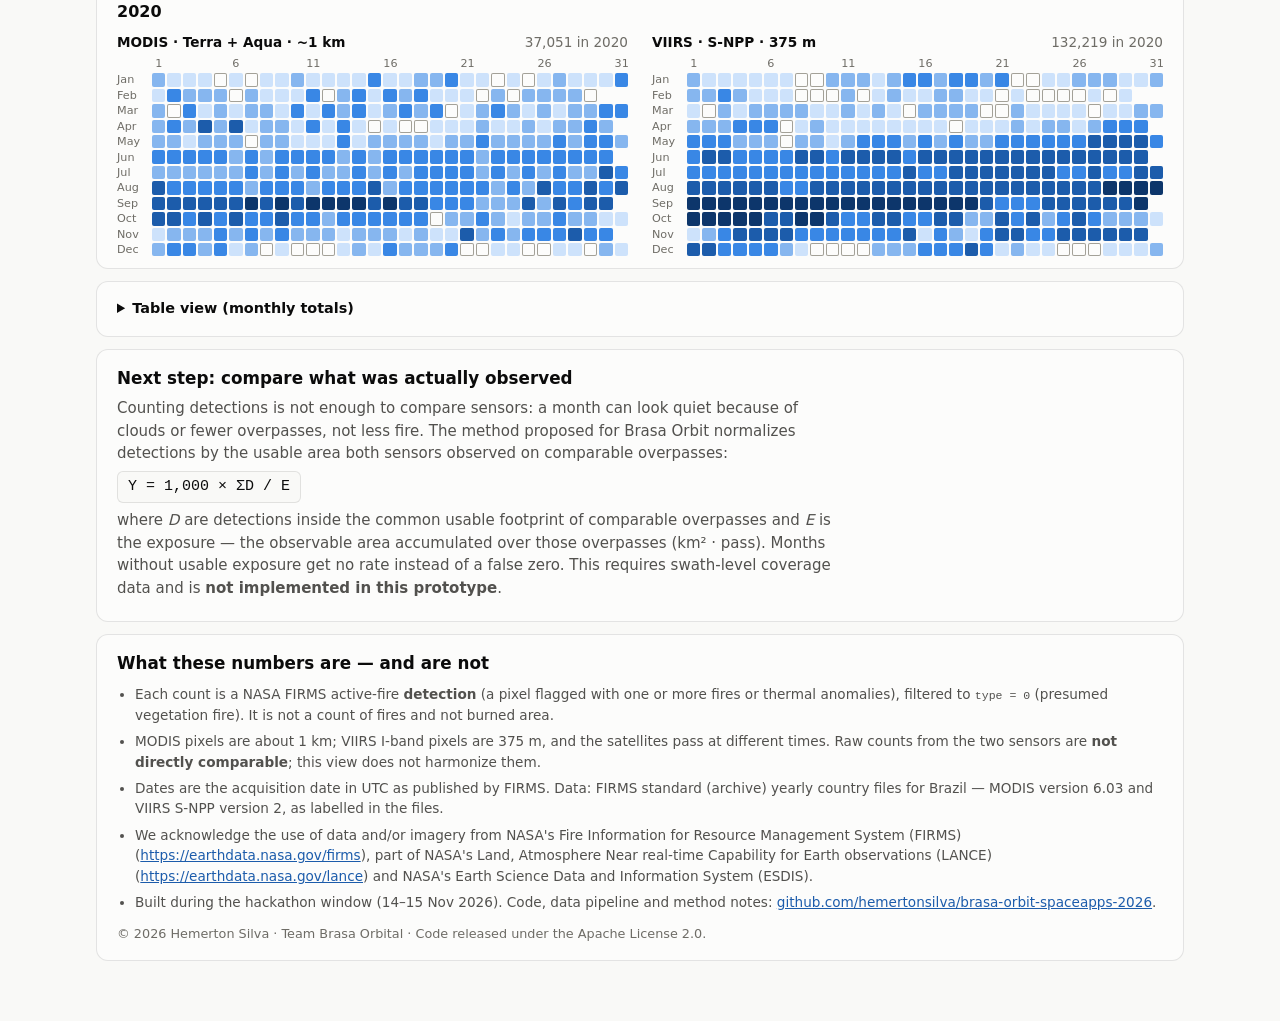
==== commit 970bd12b: "fix(site): audit and QA fixes — raw-ratio classification with two decimals, official FIRMS acknowled" ====
--- a/docs/index.html
+++ b/docs/index.html
@@ -35,7 +35,7 @@
   <section class="legend" aria-label="Color legend for the daily calendars">
     <span class="legend-title">Daily calendars · detections per day</span>
     <ul id="legend" class="legend-scale"></ul>
-    <p class="legend-note">Same scale for both sensors. An outlined, unfilled cell means <strong>no detection recorded</strong> — not “no fire”: the files carry no cloud or coverage information.</p>
+    <p class="legend-note">Same scale for both sensors. An outlined, unfilled cell means <strong>no detection recorded</strong> — not “no fire”: the files carry no cloud or coverage information. On small screens, tap a cell or use the table view below.</p>
   </section>
 
   <section id="calendars" class="calendars" aria-label="Daily calendars by year"></section>
@@ -53,7 +53,7 @@
 
   <section class="next" aria-labelledby="next-title">
     <h2 id="next-title">Next step: compare what was actually observed</h2>
-    <p>Counting detections is not enough to compare sensors: a month can look quiet because of clouds or fewer overpasses, not less fire. The method proposed for Brasa Orbit normalizes detections by the area each sensor could actually observe:</p>
+    <p>Counting detections is not enough to compare sensors: a month can look quiet because of clouds or fewer overpasses, not less fire. The method proposed for Brasa Orbit normalizes detections by the usable area both sensors observed on comparable overpasses:</p>
     <p class="formula"><span>Y = 1,000 × ΣD / E</span></p>
     <p>where <em>D</em> are detections inside the common usable footprint of comparable overpasses and <em>E</em> is the exposure — the observable area accumulated over those overpasses (km² · pass). Months without usable exposure get no rate instead of a false zero. This requires swath-level coverage data and is <strong>not implemented in this prototype</strong>.</p>
   </section>
@@ -64,7 +64,7 @@
       <li>Each count is a NASA FIRMS active-fire <strong>detection</strong> (a pixel flagged with one or more fires or thermal anomalies), filtered to <code>type = 0</code> (presumed vegetation fire). It is not a count of fires and not burned area.</li>
       <li>MODIS pixels are about 1 km; VIIRS I-band pixels are 375 m, and the satellites pass at different times. Raw counts from the two sensors are <strong>not directly comparable</strong>; this view does not harmonize them.</li>
       <li>Dates are the acquisition date in UTC as published by FIRMS. Data: FIRMS standard (archive) yearly country files for Brazil — MODIS version 6.03 and VIIRS S-NPP version 2, as labelled in the files.</li>
-      <li>We acknowledge the use of imagery from the NASA LANCE FIRMS (<a href="https://www.earthdata.nasa.gov/data/tools/firms">earthdata.nasa.gov/data/tools/firms</a>).</li>
+      <li>We acknowledge the use of data and/or imagery from NASA's Fire Information for Resource Management System (FIRMS) (<a href="https://earthdata.nasa.gov/firms">https://earthdata.nasa.gov/firms</a>), part of NASA's Land, Atmosphere Near real-time Capability for Earth observations (LANCE) (<a href="https://earthdata.nasa.gov/lance">https://earthdata.nasa.gov/lance</a>) and NASA's Earth Science Data and Information System (ESDIS).</li>
       <li>Built during the hackathon window (14–15 Nov 2026). Code, data pipeline and method notes: <a href="https://github.com/hemertonsilva/brasa-orbit-spaceapps-2026">github.com/hemertonsilva/brasa-orbit-spaceapps-2026</a>.</li>
     </ul>
     <p class="signature">© 2026 Hemerton Silva · Team Brasa Orbital · Code released under the Apache License 2.0.</p>
--- a/docs/app/style.css
+++ b/docs/app/style.css
@@ -113,7 +113,7 @@
   align-items: center;
 }
 .grid .mlabel { font-size: 0.7rem; color: var(--text-muted); line-height: 1; }
-.grid .dlabel { font-size: 0.6rem; color: var(--text-muted); text-align: center; line-height: 1; padding-bottom: 2px; }
+.grid .dlabel { font-size: 0.7rem; color: var(--text-muted); text-align: center; line-height: 1; padding-bottom: 2px; }
 .cell { aspect-ratio: 1; border-radius: 2px; background: transparent; box-shadow: inset 0 0 0 1px var(--zero-ring); min-width: 0; }
 .cell.void { box-shadow: none; }
 .cell.void { background: transparent; }
@@ -197,7 +197,7 @@
   border-radius: 4px;
   min-height: 30px;
   display: flex; align-items: center; justify-content: center;
-  font-size: 0.75rem; font-variant-numeric: tabular-nums;
+  font-size: 0.75rem; font-variant-numeric: tabular-nums; overflow: hidden; white-space: nowrap;
   background: var(--empty); color: var(--text-secondary);
 }
 .rcell.r-3 { background: var(--r-3); color: var(--r-3-ink); }
@@ -240,7 +240,8 @@
 
 @media (max-width: 760px) {
   .ratio-grid { grid-template-columns: 2.6em repeat(12, minmax(0, 1fr)); }
-  .rcell { font-size: 0.6rem; min-height: 26px; }
+  .rcell { font-size: 0.68rem; min-height: 26px; }
+  .rcell .x { display: none; }
   .pair { grid-template-columns: 1fr; gap: 16px; }
   h1 { font-size: 1.6rem; }
   .masthead, .context, .legend, .notes, .year-block, .ratio, .table-view, .next { padding: 12px 10px; }
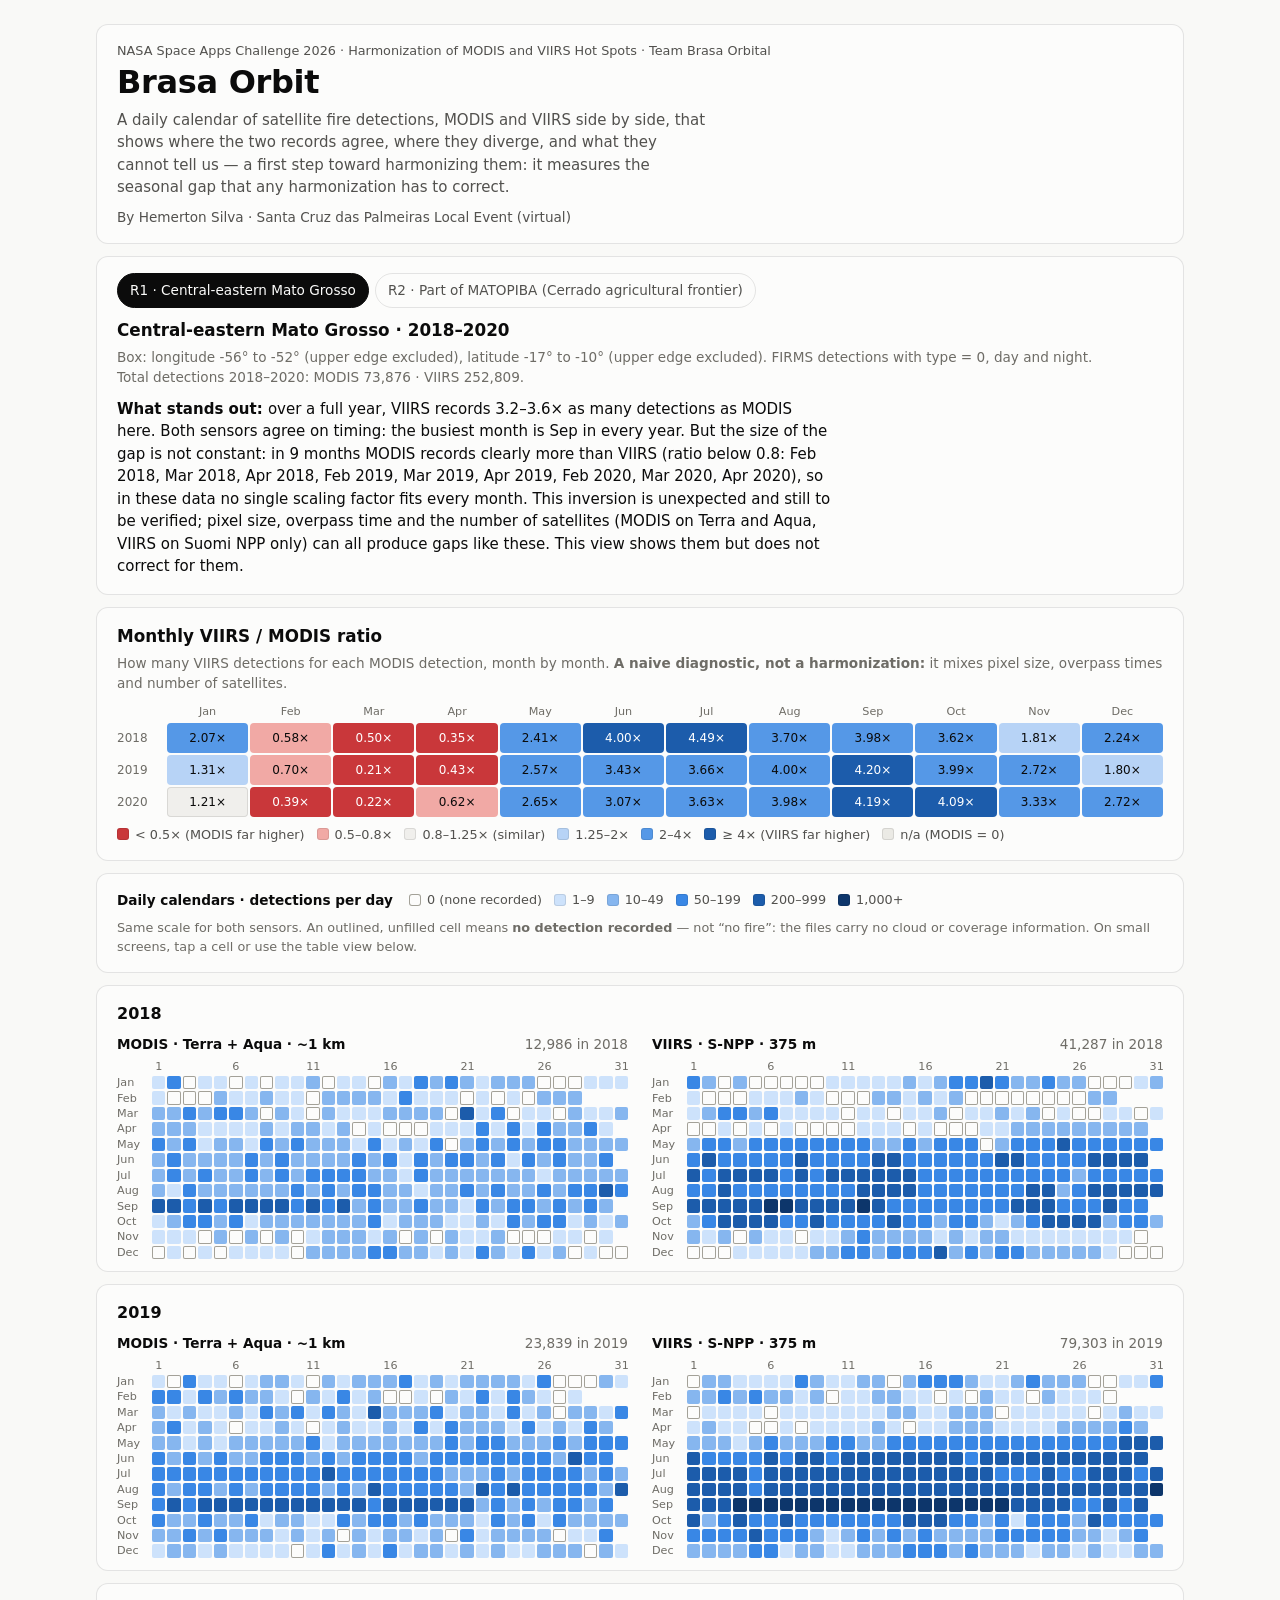
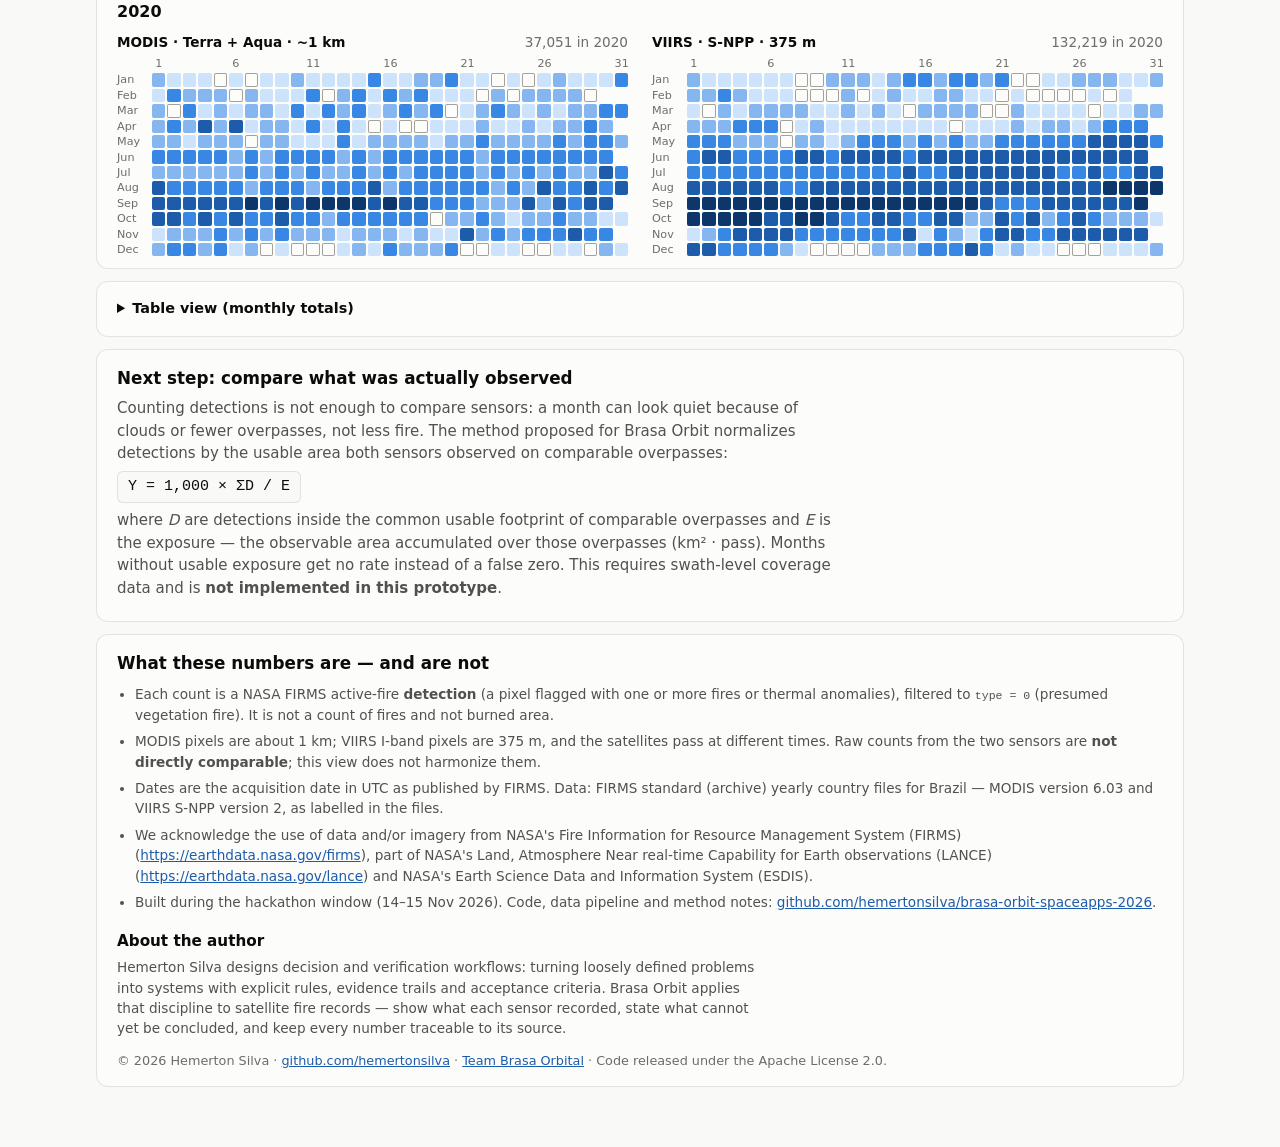
==== commit 26f3862d: "feat(site): about-the-author note and profile links in the footer" ====
--- a/docs/index.html
+++ b/docs/index.html
@@ -67,7 +67,9 @@
       <li>We acknowledge the use of data and/or imagery from NASA's Fire Information for Resource Management System (FIRMS) (<a href="https://earthdata.nasa.gov/firms">https://earthdata.nasa.gov/firms</a>), part of NASA's Land, Atmosphere Near real-time Capability for Earth observations (LANCE) (<a href="https://earthdata.nasa.gov/lance">https://earthdata.nasa.gov/lance</a>) and NASA's Earth Science Data and Information System (ESDIS).</li>
       <li>Built during the hackathon window (14–15 Nov 2026). Code, data pipeline and method notes: <a href="https://github.com/hemertonsilva/brasa-orbit-spaceapps-2026">github.com/hemertonsilva/brasa-orbit-spaceapps-2026</a>.</li>
     </ul>
-    <p class="signature">© 2026 Hemerton Silva · Team Brasa Orbital · Code released under the Apache License 2.0.</p>
+    <h2 class="about-title">About the author</h2>
+    <p class="about">Hemerton Silva designs decision and verification workflows: turning loosely defined problems into systems with explicit rules, evidence trails and acceptance criteria. Brasa Orbit applies that discipline to satellite fire records — show what each sensor recorded, state what cannot yet be concluded, and keep every number traceable to its source.</p>
+    <p class="signature">© 2026 Hemerton Silva · <a href="https://github.com/hemertonsilva">github.com/hemertonsilva</a> · <a href="https://www.spaceappschallenge.org/2026/find-a-team/brasa-orbital/">Team Brasa Orbital</a> · Code released under the Apache License 2.0.</p>
   </footer>
 </main>
 <div id="tooltip" class="tooltip" role="status" aria-live="polite" hidden></div>
--- a/docs/app/style.css
+++ b/docs/app/style.css
@@ -222,6 +222,9 @@
 .finding { margin: 10px 0 0; max-width: 75ch; }
 .byline { margin: 8px 0 0; font-size: 0.85rem; color: var(--text-secondary); }
 .signature { margin: 12px 0 0; font-size: 0.8rem; color: var(--text-muted); }
+.signature a { color: var(--link); }
+.about-title { margin-top: 18px; font-size: 0.95rem; }
+.about { margin: 4px 0 0; font-size: 0.85rem; color: var(--text-secondary); max-width: 75ch; }
 
 /* Table view */
 .table-view summary { cursor: pointer; font-weight: 600; font-size: 0.9rem; }
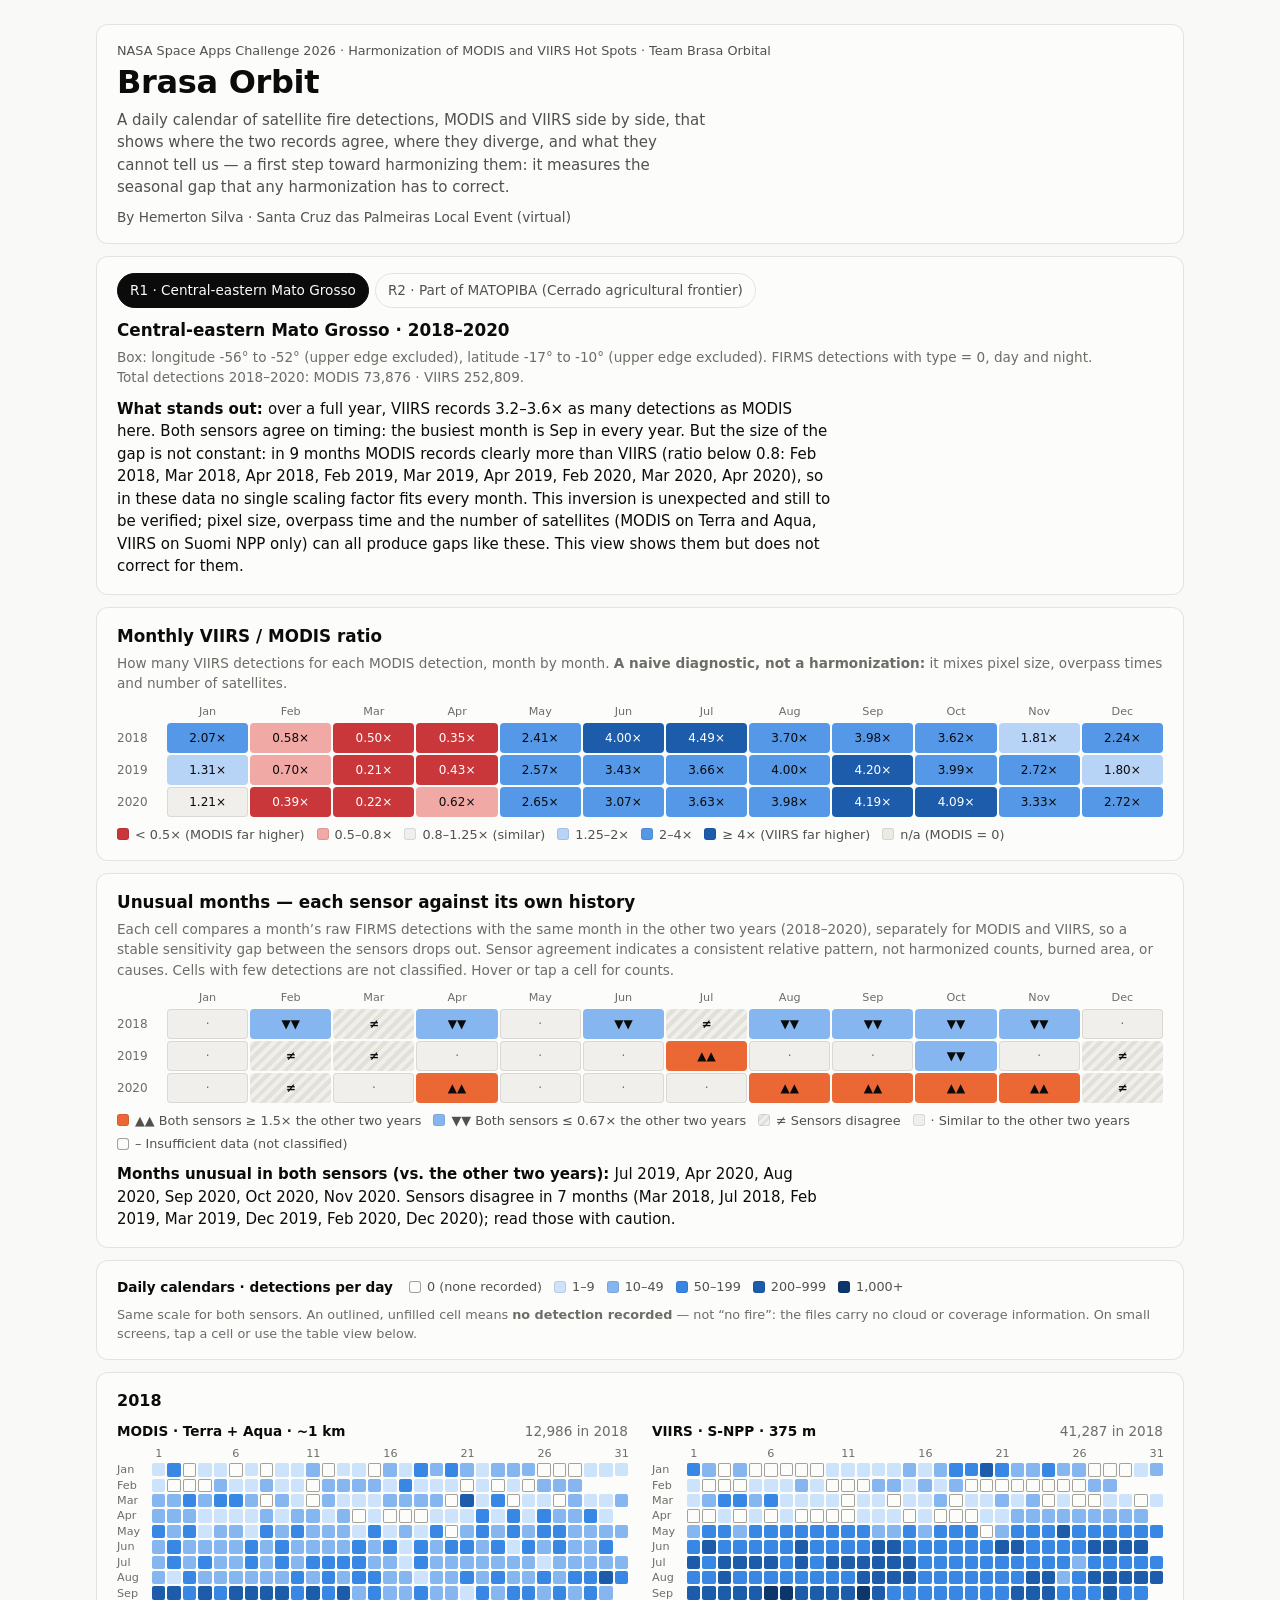
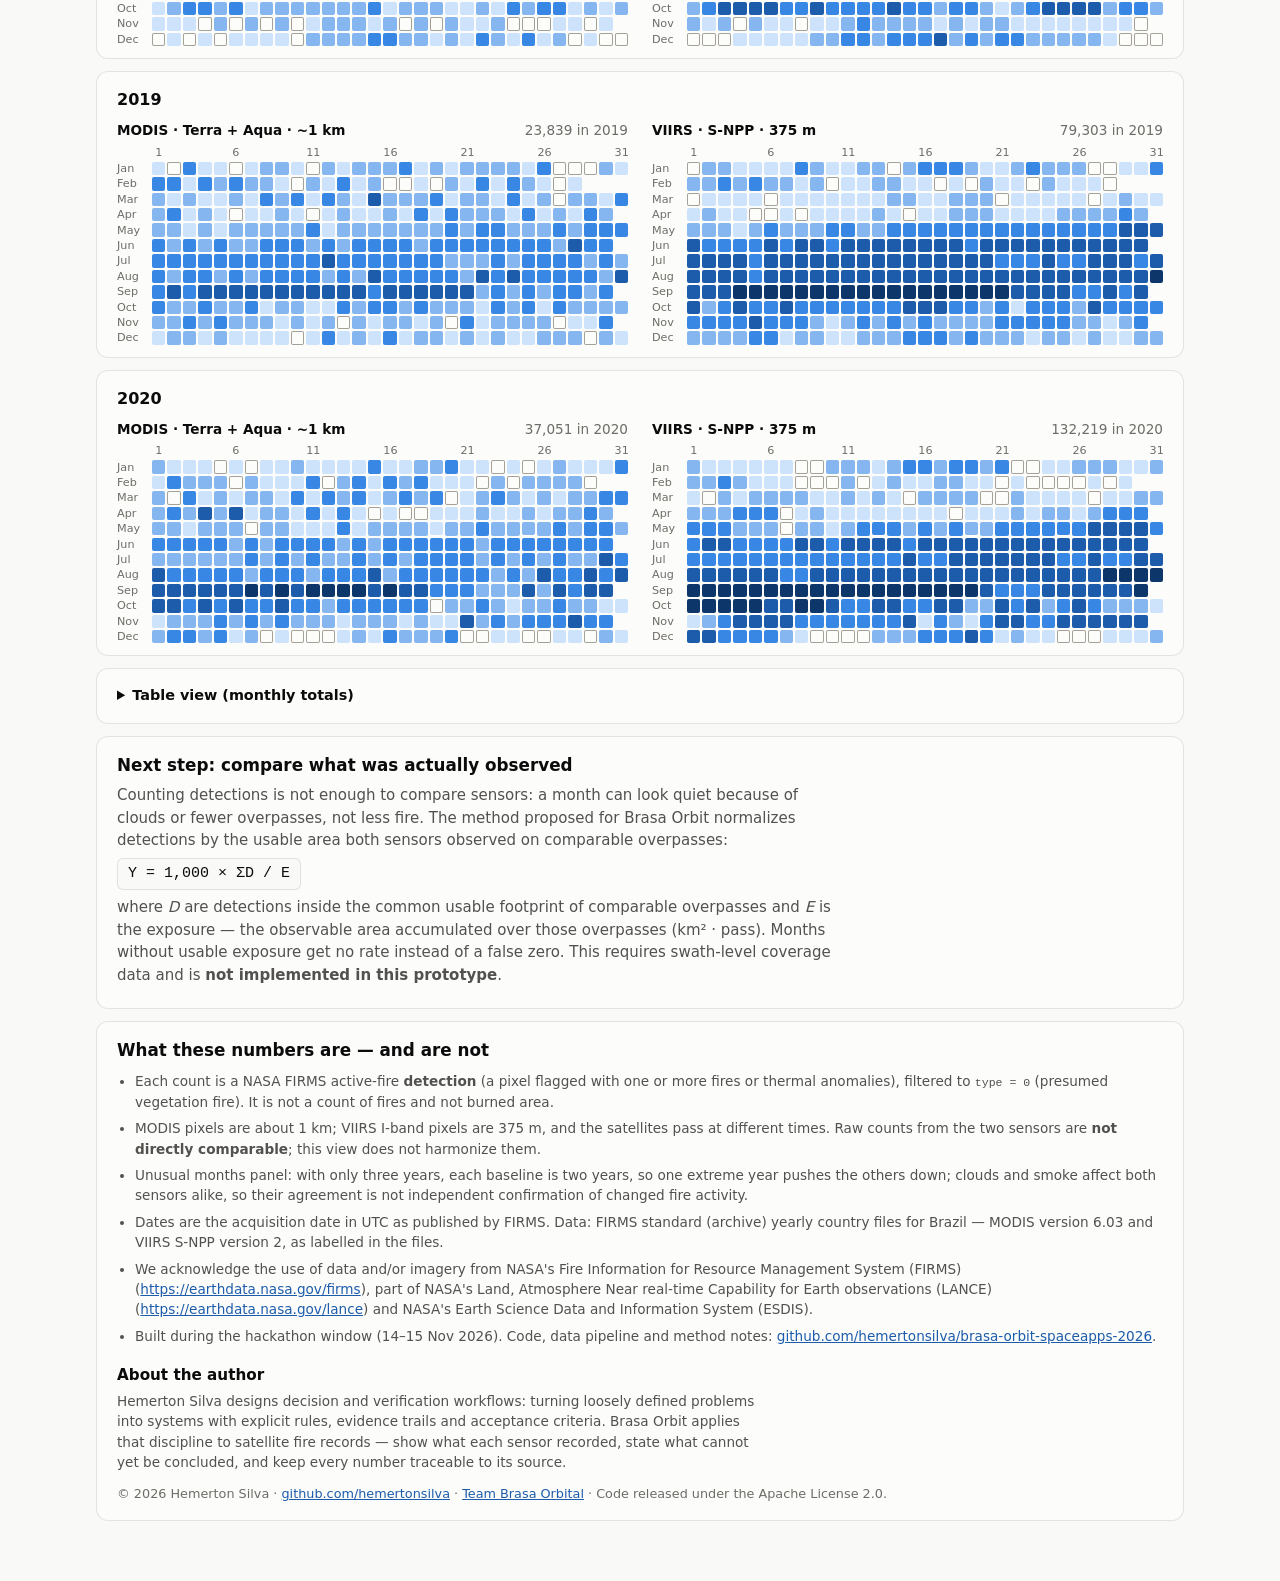
==== commit 29694ede: "feat(site): unusual-months panel comparing each sensor with its own history Each month is compared w" ====
--- a/docs/index.html
+++ b/docs/index.html
@@ -32,6 +32,14 @@
     <ul id="ratio-legend" class="legend-scale ratio-legend"></ul>
   </section>
 
+  <section class="anom" aria-labelledby="anom-title">
+    <h2 id="anom-title">Unusual months — each sensor against its own history</h2>
+    <p class="meta" id="anom-caption">Each cell compares a month’s raw FIRMS detections with the same month in the other two years (2018–2020), separately for MODIS and VIIRS, so a stable sensitivity gap between the sensors drops out. Sensor agreement indicates a consistent relative pattern, not harmonized counts, burned area, or causes. Cells with few detections are not classified. Hover or tap a cell for counts.</p>
+    <div id="anom-grid" class="ratio-grid" role="img" aria-label="Unusual months by year: both sensors above usual, both below usual, sensors disagree, usual, or insufficient baseline. The tooltip and the table list the values."></div>
+    <ul id="anom-legend" class="legend-scale ratio-legend"></ul>
+    <p class="finding" id="anom-finding"></p>
+  </section>
+
   <section class="legend" aria-label="Color legend for the daily calendars">
     <span class="legend-title">Daily calendars · detections per day</span>
     <ul id="legend" class="legend-scale"></ul>
@@ -63,6 +71,7 @@
     <ul>
       <li>Each count is a NASA FIRMS active-fire <strong>detection</strong> (a pixel flagged with one or more fires or thermal anomalies), filtered to <code>type = 0</code> (presumed vegetation fire). It is not a count of fires and not burned area.</li>
       <li>MODIS pixels are about 1 km; VIIRS I-band pixels are 375 m, and the satellites pass at different times. Raw counts from the two sensors are <strong>not directly comparable</strong>; this view does not harmonize them.</li>
+      <li>Unusual months panel: with only three years, each baseline is two years, so one extreme year pushes the others down; clouds and smoke affect both sensors alike, so their agreement is not independent confirmation of changed fire activity.</li>
       <li>Dates are the acquisition date in UTC as published by FIRMS. Data: FIRMS standard (archive) yearly country files for Brazil — MODIS version 6.03 and VIIRS S-NPP version 2, as labelled in the files.</li>
       <li>We acknowledge the use of data and/or imagery from NASA's Fire Information for Resource Management System (FIRMS) (<a href="https://earthdata.nasa.gov/firms">https://earthdata.nasa.gov/firms</a>), part of NASA's Land, Atmosphere Near real-time Capability for Earth observations (LANCE) (<a href="https://earthdata.nasa.gov/lance">https://earthdata.nasa.gov/lance</a>) and NASA's Earth Science Data and Information System (ESDIS).</li>
       <li>Built during the hackathon window (14–15 Nov 2026). Code, data pipeline and method notes: <a href="https://github.com/hemertonsilva/brasa-orbit-spaceapps-2026">github.com/hemertonsilva/brasa-orbit-spaceapps-2026</a>.</li>
--- a/docs/app/style.css
+++ b/docs/app/style.css
@@ -241,11 +241,31 @@
   padding: 4px 10px; color: var(--text-primary);
 }
 
+
+/* Unusual months (each sensor vs its own history) */
+:root { --a-up: #eb6834; --a-up-ink: #0b0b0b; --a-down: #86b6ef; --a-down-ink: #0b0b0b; }
+@media (prefers-color-scheme: dark) {
+  :root:where(:not([data-theme="light"])) { --a-up: #d95926; --a-up-ink: #0b0b0b; --a-down: #3987e5; --a-down-ink: #0b0b0b; }
+}
+:root[data-theme="dark"] { --a-up: #d95926; --a-up-ink: #0b0b0b; --a-down: #3987e5; --a-down-ink: #0b0b0b; }
+.anom { background: var(--surface-1); border: 1px solid var(--border); border-radius: 12px; padding: 16px 20px; margin-bottom: 12px; }
+.rcell.a-up { background: var(--a-up); color: var(--a-up-ink); font-weight: 700; }
+.rcell.a-down { background: var(--a-down); color: var(--a-down-ink); font-weight: 700; }
+.rcell.a-dis { background: repeating-linear-gradient(135deg, var(--r0) 0 4px, var(--grid) 4px 8px); color: var(--text-primary); font-weight: 700; }
+.rcell.a-usual { background: var(--r0); color: var(--text-muted); box-shadow: inset 0 0 0 1px var(--border); }
+.rcell.a-low { background: transparent; color: var(--text-muted); box-shadow: inset 0 0 0 1px var(--zero-ring); }
+.swatch.acell-sw.a-up { background: var(--a-up); }
+.swatch.acell-sw.a-down { background: var(--a-down); }
+.swatch.acell-sw.a-dis { background: repeating-linear-gradient(135deg, var(--r0) 0 3px, var(--grid) 3px 6px); }
+.swatch.acell-sw.a-usual { background: var(--r0); }
+.swatch.acell-sw.a-low { background: transparent; box-shadow: inset 0 0 0 1px var(--zero-ring); }
+.tooltip .tt-note { margin-top: 4px; color: var(--text-secondary); font-size: 0.75rem; }
+
 @media (max-width: 760px) {
   .ratio-grid { grid-template-columns: 2.6em repeat(12, minmax(0, 1fr)); }
   .rcell { font-size: 0.68rem; min-height: 26px; }
   .rcell .x { display: none; }
   .pair { grid-template-columns: 1fr; gap: 16px; }
   h1 { font-size: 1.6rem; }
-  .masthead, .context, .legend, .notes, .year-block, .ratio, .table-view, .next { padding: 12px 10px; }
-}
+  .masthead, .context, .legend, .notes, .year-block, .ratio, .table-view, .next, .anom { padding: 12px 10px; }
+}
